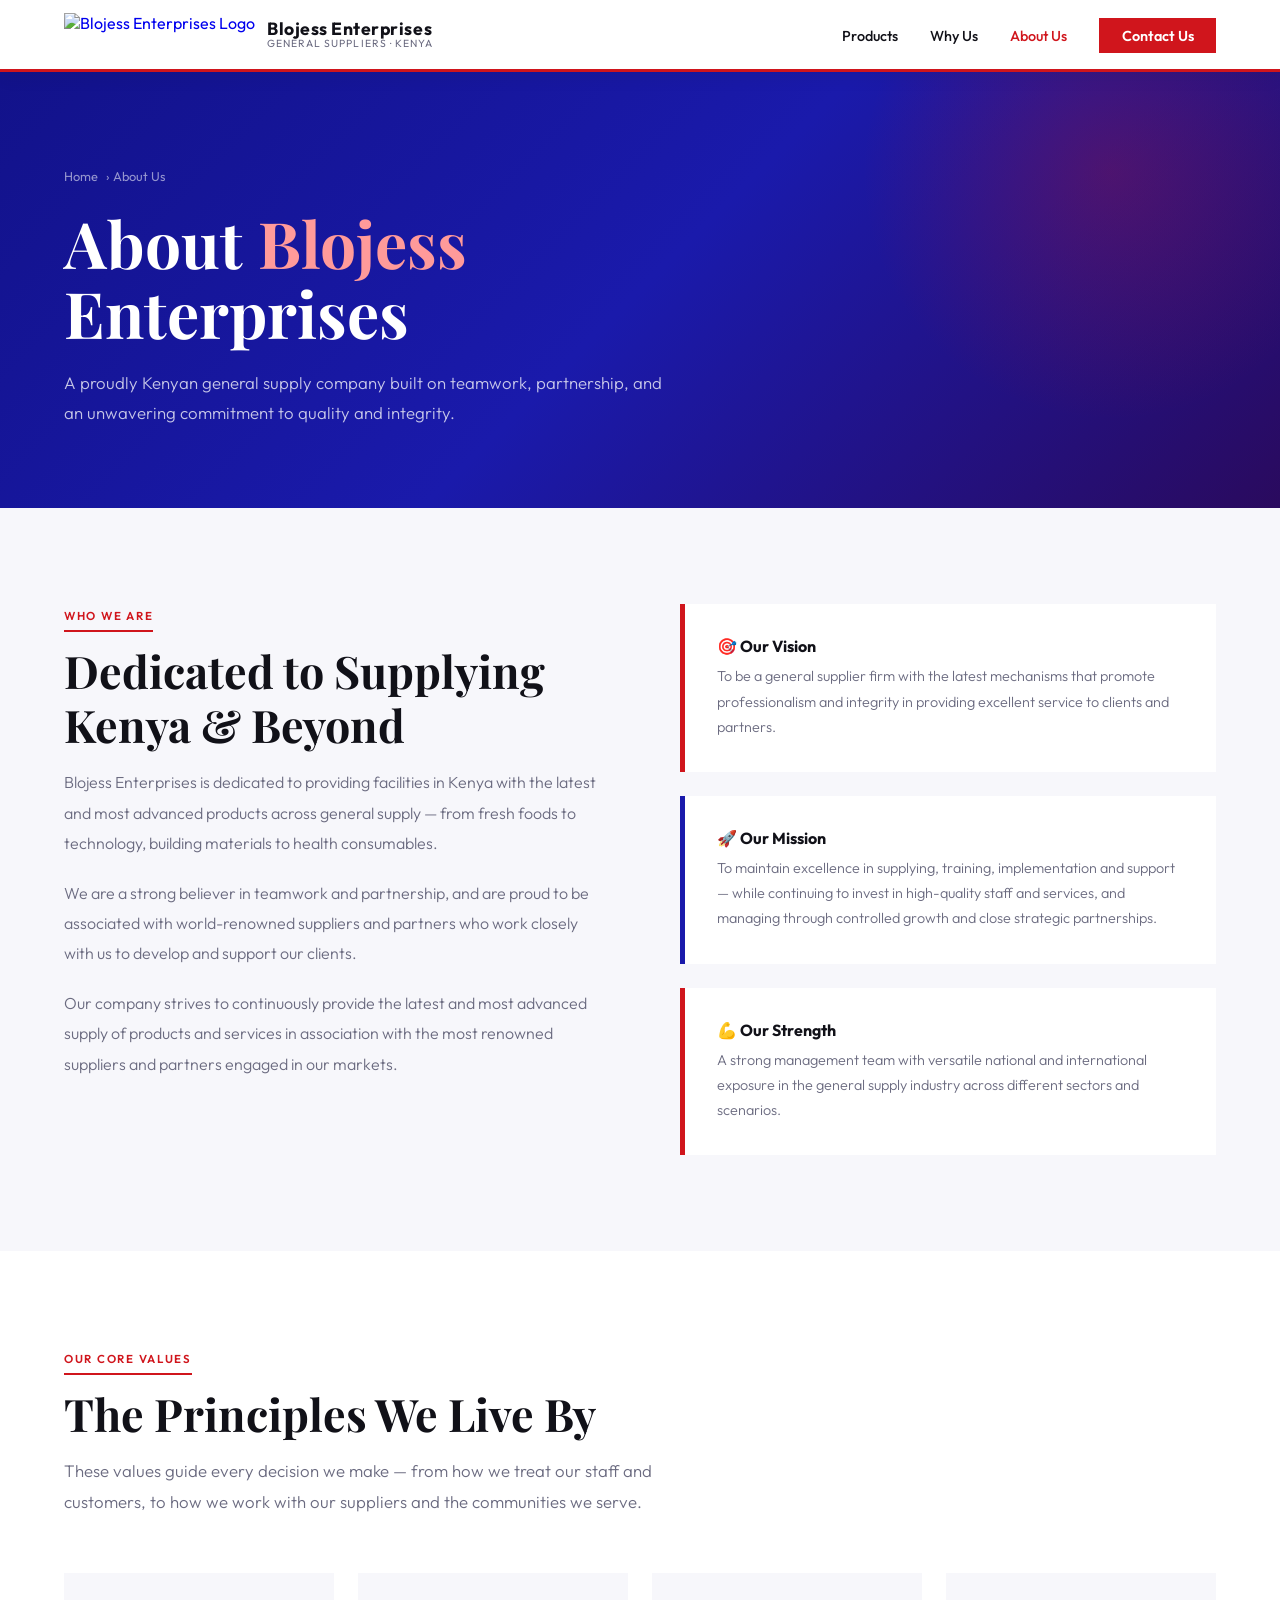
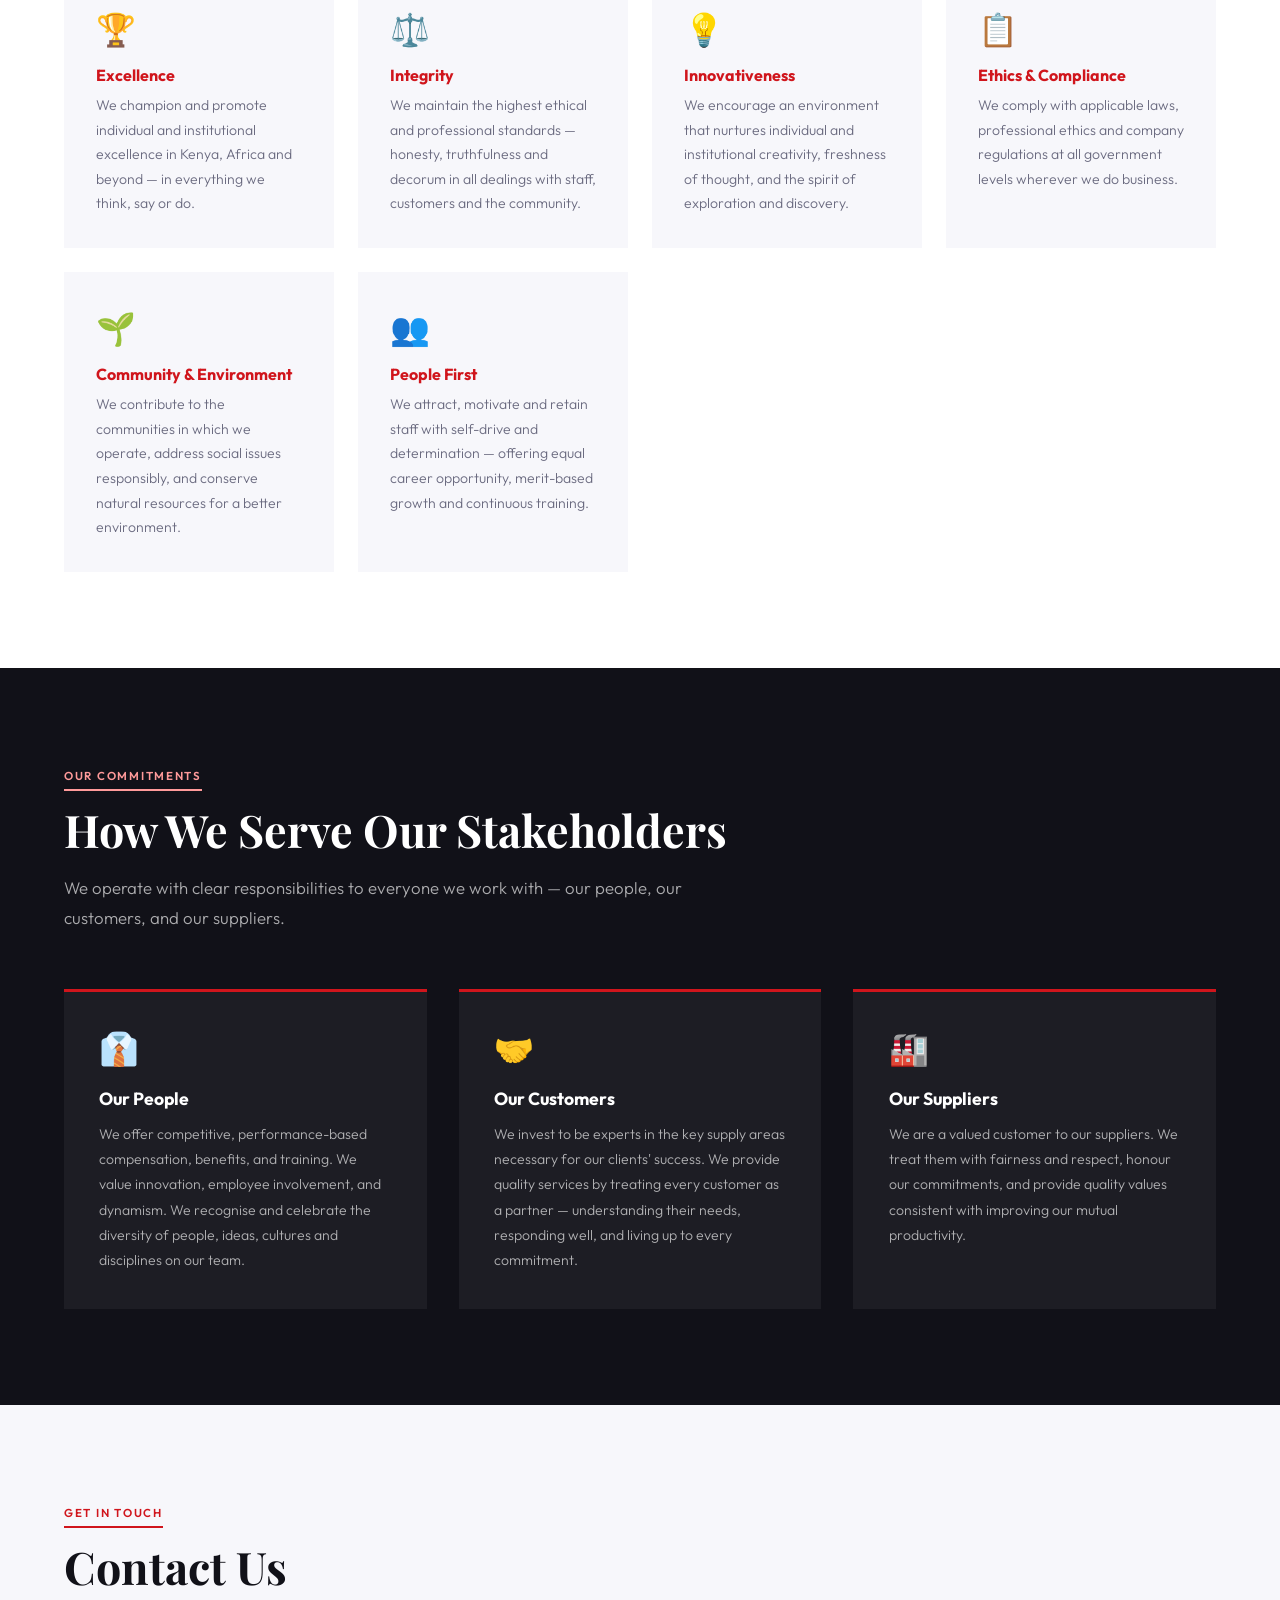
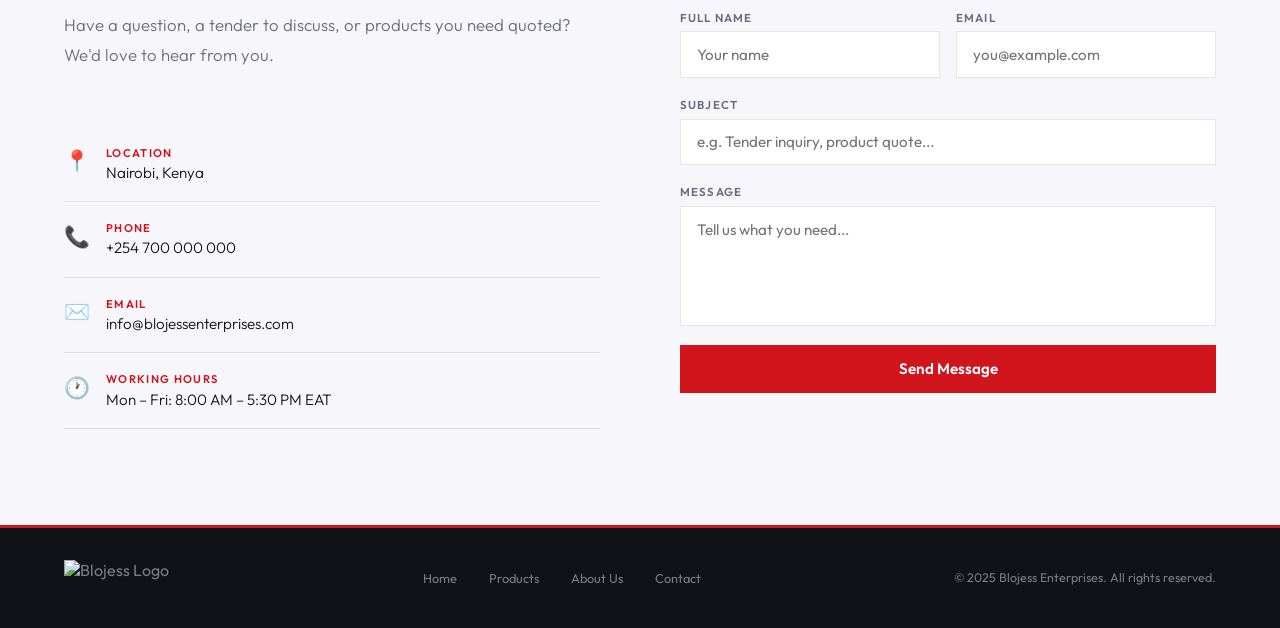
==== about.html @ 0ea7e053 "Initial blojess template" ====
<!DOCTYPE html>
<html lang="en">
<head>
<meta charset="UTF-8">
<meta name="viewport" content="width=device-width, initial-scale=1.0">
<title>About Us — Blojess Enterprises</title>
<link rel="preconnect" href="https://fonts.googleapis.com">
<link href="https://fonts.googleapis.com/css2?family=Outfit:wght@300;400;500;600;700&family=Playfair+Display:ital,wght@0,700;1,400&display=swap" rel="stylesheet">
<link rel="stylesheet" href="style.css">
</head>
<body>

<!-- NAV -->
<nav>
  <a href="index.html" class="nav-logo">
    <img src="blojess-logo.png" alt="Blojess Enterprises Logo">
    <div class="nav-logo-text">
      <span class="nav-logo-name">Blojess Enterprises</span>
      <span class="nav-logo-sub">General Suppliers · Kenya</span>
    </div>
  </a>
  <ul class="nav-links">
    <li><a href="index.html#products">Products</a></li>
    <li><a href="index.html#why">Why Us</a></li>
    <li><a href="about.html" class="active">About Us</a></li>
    <li><a href="#contact" class="nav-cta">Contact Us</a></li>
  </ul>
</nav>

<!-- PAGE HERO -->
<div class="page-hero">
  <div class="page-hero-content">
    <div class="breadcrumb">
      <a href="index.html">Home</a> › About Us
    </div>
    <h1>About <span>Blojess</span><br>Enterprises</h1>
    <p class="page-hero-desc">A proudly Kenyan general supply company built on teamwork, partnership, and an unwavering commitment to quality and integrity.</p>
  </div>
</div>

<!-- INTRO / VISION / MISSION -->
<section id="intro">
  <div class="intro-grid">
    <div class="intro-text">
      <div class="section-tag">Who We Are</div>
      <h2>Dedicated to Supplying Kenya &amp; Beyond</h2>
      <p>Blojess Enterprises is dedicated to providing facilities in Kenya with the latest and most advanced products across general supply — from fresh foods to technology, building materials to health consumables.</p>
      <p>We are a strong believer in teamwork and partnership, and are proud to be associated with world-renowned suppliers and partners who work closely with us to develop and support our clients.</p>
      <p>Our company strives to continuously provide the latest and most advanced supply of products and services in association with the most renowned suppliers and partners engaged in our markets.</p>
    </div>
    <div class="intro-aside">
      <div class="aside-card">
        <div class="aside-title">🎯 Our Vision</div>
        <div class="aside-text">To be a general supplier firm with the latest mechanisms that promote professionalism and integrity in providing excellent service to clients and partners.</div>
      </div>
      <div class="aside-card blue">
        <div class="aside-title">🚀 Our Mission</div>
        <div class="aside-text">To maintain excellence in supplying, training, implementation and support — while continuing to invest in high-quality staff and services, and managing through controlled growth and close strategic partnerships.</div>
      </div>
      <div class="aside-card">
        <div class="aside-title">💪 Our Strength</div>
        <div class="aside-text">A strong management team with versatile national and international exposure in the general supply industry across different sectors and scenarios.</div>
      </div>
    </div>
  </div>
</section>

<!-- VALUES -->
<section id="values">
  <div class="section-tag">Our Core Values</div>
  <h2>The Principles We Live By</h2>
  <p class="section-intro">These values guide every decision we make — from how we treat our staff and customers, to how we work with our suppliers and the communities we serve.</p>
  <div class="values-grid">
    <div class="value-card">
      <div class="value-icon">🏆</div>
      <div class="value-title">Excellence</div>
      <div class="value-desc">We champion and promote individual and institutional excellence in Kenya, Africa and beyond — in everything we think, say or do.</div>
    </div>
    <div class="value-card">
      <div class="value-icon">⚖️</div>
      <div class="value-title">Integrity</div>
      <div class="value-desc">We maintain the highest ethical and professional standards — honesty, truthfulness and decorum in all dealings with staff, customers and the community.</div>
    </div>
    <div class="value-card">
      <div class="value-icon">💡</div>
      <div class="value-title">Innovativeness</div>
      <div class="value-desc">We encourage an environment that nurtures individual and institutional creativity, freshness of thought, and the spirit of exploration and discovery.</div>
    </div>
    <div class="value-card">
      <div class="value-icon">📋</div>
      <div class="value-title">Ethics &amp; Compliance</div>
      <div class="value-desc">We comply with applicable laws, professional ethics and company regulations at all government levels wherever we do business.</div>
    </div>
    <div class="value-card">
      <div class="value-icon">🌱</div>
      <div class="value-title">Community &amp; Environment</div>
      <div class="value-desc">We contribute to the communities in which we operate, address social issues responsibly, and conserve natural resources for a better environment.</div>
    </div>
    <div class="value-card">
      <div class="value-icon">👥</div>
      <div class="value-title">People First</div>
      <div class="value-desc">We attract, motivate and retain staff with self-drive and determination — offering equal career opportunity, merit-based growth and continuous training.</div>
    </div>
  </div>
</section>

<!-- STAKEHOLDERS -->
<section id="stakeholders">
  <div class="section-tag">Our Commitments</div>
  <h2>How We Serve Our Stakeholders</h2>
  <p class="section-intro" style="color:rgba(255,255,255,0.65)">We operate with clear responsibilities to everyone we work with — our people, our customers, and our suppliers.</p>
  <div class="stakeholder-grid">
    <div class="stakeholder-card">
      <div class="sk-icon">👔</div>
      <div class="sk-title">Our People</div>
      <div class="sk-text">We offer competitive, performance-based compensation, benefits, and training. We value innovation, employee involvement, and dynamism. We recognise and celebrate the diversity of people, ideas, cultures and disciplines on our team.</div>
    </div>
    <div class="stakeholder-card">
      <div class="sk-icon">🤝</div>
      <div class="sk-title">Our Customers</div>
      <div class="sk-text">We invest to be experts in the key supply areas necessary for our clients' success. We provide quality services by treating every customer as a partner — understanding their needs, responding well, and living up to every commitment.</div>
    </div>
    <div class="stakeholder-card">
      <div class="sk-icon">🏭</div>
      <div class="sk-title">Our Suppliers</div>
      <div class="sk-text">We are a valued customer to our suppliers. We treat them with fairness and respect, honour our commitments, and provide quality values consistent with improving our mutual productivity.</div>
    </div>
  </div>
</section>

<!-- CONTACT -->
<section id="contact" class="light">
  <div class="section-tag">Get In Touch</div>
  <h2>Contact Us</h2>
  <div class="contact-grid">
    <div>
      <p class="section-intro">Have a question, a tender to discuss, or products you need quoted? We'd love to hear from you.</p>
      <div class="contact-item">
        <span class="contact-icon">📍</span>
        <div>
          <div class="contact-key">Location</div>
          <div class="contact-val">Nairobi, Kenya</div>
        </div>
      </div>
      <div class="contact-item">
        <span class="contact-icon">📞</span>
        <div>
          <div class="contact-key">Phone</div>
          <div class="contact-val">+254 700 000 000</div>
        </div>
      </div>
      <div class="contact-item">
        <span class="contact-icon">✉️</span>
        <div>
          <div class="contact-key">Email</div>
          <div class="contact-val">info@blojessenterprises.com</div>
        </div>
      </div>
      <div class="contact-item">
        <span class="contact-icon">🕐</span>
        <div>
          <div class="contact-key">Working Hours</div>
          <div class="contact-val">Mon – Fri: 8:00 AM – 5:30 PM EAT</div>
        </div>
      </div>
    </div>
    <form class="contact-form" onsubmit="return false;">
      <div class="form-row">
        <div class="form-group">
          <label class="form-label">Full Name</label>
          <input class="form-input" type="text" placeholder="Your name">
        </div>
        <div class="form-group">
          <label class="form-label">Email</label>
          <input class="form-input" type="email" placeholder="you@example.com">
        </div>
      </div>
      <div class="form-group">
        <label class="form-label">Subject</label>
        <input class="form-input" type="text" placeholder="e.g. Tender inquiry, product quote...">
      </div>
      <div class="form-group">
        <label class="form-label">Message</label>
        <textarea class="form-textarea" placeholder="Tell us what you need..."></textarea>
      </div>
      <button type="submit" class="btn-red" style="border:none;cursor:pointer;font-family:'Outfit',sans-serif;font-size:0.95rem;">Send Message</button>
    </form>
  </div>
</section>

<!-- FOOTER -->
<footer>
  <img src="blojess-logo.png" alt="Blojess Logo">
  <div class="footer-links">
    <a href="index.html">Home</a>
    <a href="index.html#products">Products</a>
    <a href="about.html">About Us</a>
    <a href="#contact">Contact</a>
  </div>
  <p class="footer-copy">© 2025 Blojess Enterprises. All rights reserved.</p>
</footer>

</body>
</html>
---- style.css ----
/* ============================================================
   Blojess Enterprises — Global Stylesheet
   Shared by index.html and about.html
   ============================================================ */

/* ── GOOGLE FONTS imported via HTML <link> in each page ── */

/* ── CSS CUSTOM PROPERTIES ── */
:root {
  --red: #d0151c;
  --red-dark: #a50f15;
  --blue: #1a1aab;
  --blue-dark: #12128a;
  --ink: #111118;
  --white: #ffffff;
  --off: #f7f7fb;
  --grey: #6b6b80;
  --border: rgba(17,17,24,0.1);
}

/* ── RESET ── */
*, *::before, *::after { box-sizing: border-box; margin: 0; padding: 0; }
html { scroll-behavior: smooth; }
body { font-family: 'Outfit', sans-serif; color: var(--ink); background: var(--white); overflow-x: hidden; }

/* ── NAV ── */
nav {
  position: fixed; top: 0; left: 0; right: 0; z-index: 100;
  display: flex; align-items: center; justify-content: space-between;
  padding: 0 5vw; height: 72px;
  background: var(--white);
  border-bottom: 3px solid var(--red);
  box-shadow: 0 2px 20px rgba(0,0,0,0.08);
}
.nav-logo { display: flex; align-items: center; gap: 0.75rem; text-decoration: none; }
.nav-logo img { height: 44px; width: auto; }
.nav-logo-text { display: flex; flex-direction: column; line-height: 1.1; }
.nav-logo-name { font-size: 1.1rem; font-weight: 700; color: var(--ink); letter-spacing: 0.03em; }
.nav-logo-sub { font-size: 0.65rem; font-weight: 400; color: var(--grey); letter-spacing: 0.1em; text-transform: uppercase; }
.nav-links { display: flex; align-items: center; gap: 2rem; list-style: none; }
.nav-links a { font-size: 0.9rem; font-weight: 500; color: var(--ink); text-decoration: none; transition: color 0.2s; }
.nav-links a:hover,
.nav-links a.active { color: var(--red); }
.nav-cta {
  background: var(--red); color: var(--white) !important;
  padding: 0.55rem 1.4rem; font-weight: 600 !important;
  transition: background 0.2s !important;
}
.nav-cta:hover { background: var(--red-dark) !important; color: var(--white) !important; }

/* ── SECTION COMMONS ── */
section { padding: 6rem 5vw; }

.section-tag {
  display: inline-block;
  font-size: 0.72rem; font-weight: 600; letter-spacing: 0.15em; text-transform: uppercase;
  color: var(--red); margin-bottom: 0.75rem;
  padding-bottom: 0.4rem; border-bottom: 2px solid var(--red);
}

h2 {
  font-family: 'Playfair Display', serif;
  font-size: clamp(1.8rem, 3.5vw, 2.8rem);
  font-weight: 700; line-height: 1.2; margin-bottom: 1rem;
}

.section-intro {
  font-size: 1.05rem; font-weight: 300; line-height: 1.8; color: var(--grey);
  max-width: 60ch; margin-bottom: 3.5rem;
}

/* ── BUTTONS ── */
.btn-red {
  background: var(--red); color: var(--white);
  padding: 0.9rem 2.2rem; font-weight: 600; font-size: 0.95rem;
  text-decoration: none; border: 2px solid var(--red); display: inline-block;
  transition: background 0.2s, border-color 0.2s;
}
.btn-red:hover { background: var(--red-dark); border-color: var(--red-dark); }

.btn-outline {
  background: transparent; color: var(--white);
  padding: 0.9rem 2.2rem; font-weight: 600; font-size: 0.95rem;
  text-decoration: none; border: 2px solid rgba(255,255,255,0.35);
  transition: border-color 0.2s, background 0.2s;
}
.btn-outline:hover { border-color: var(--white); background: rgba(255,255,255,0.08); }

/* ── CONTACT (shared across both pages) ── */
.contact-grid { display: grid; grid-template-columns: 1fr 1fr; gap: 5rem; align-items: start; }
.contact-item { display: flex; gap: 1rem; align-items: flex-start; padding: 1.2rem 0; border-bottom: 1px solid var(--border); }
.contact-icon { font-size: 1.3rem; margin-top: 0.1rem; }
.contact-key { font-size: 0.7rem; font-weight: 600; letter-spacing: 0.12em; text-transform: uppercase; color: var(--red); margin-bottom: 0.2rem; }
.contact-val { font-size: 0.95rem; font-weight: 300; }
.contact-form { display: flex; flex-direction: column; gap: 1.2rem; }
.form-row { display: grid; grid-template-columns: 1fr 1fr; gap: 1rem; }
.form-group { display: flex; flex-direction: column; gap: 0.4rem; }
.form-label { font-size: 0.72rem; font-weight: 600; letter-spacing: 0.1em; text-transform: uppercase; }
.form-input, .form-textarea {
  padding: 0.8rem 1rem;
  font-family: 'Outfit', sans-serif; font-size: 0.95rem;
  outline: none; transition: border-color 0.2s;
}
.form-input:focus, .form-textarea:focus { border-color: var(--red); }
.form-textarea { resize: none; min-height: 120px; }

/* ── FOOTER ── */
footer {
  background: var(--ink); color: rgba(255,255,255,0.45);
  padding: 2rem 5vw;
  display: flex; align-items: center; justify-content: space-between;
  flex-wrap: wrap; gap: 1rem;
  border-top: 3px solid var(--red);
}
footer img { height: 36px; }
.footer-links { display: flex; gap: 2rem; }
.footer-links a { font-size: 0.8rem; color: rgba(255,255,255,0.45); text-decoration: none; transition: color 0.2s; }
.footer-links a:hover { color: var(--red); }
.footer-copy { font-size: 0.78rem; }


/* ============================================================
   INDEX.HTML — HOME PAGE STYLES
   ============================================================ */

/* ── HERO ── */
#hero {
  margin-top: 72px;
  min-height: calc(100vh - 72px);
  display: flex; align-items: center;
  background: linear-gradient(135deg, var(--ink) 0%, #1c1c2e 60%, #2a0a0c 100%);
  position: relative; overflow: hidden;
  padding: 5rem 5vw;
}
.hero-bg-circles { position: absolute; inset: 0; pointer-events: none; }
.hero-bg-circles::before {
  content: ''; position: absolute;
  width: 600px; height: 600px; border-radius: 50%;
  background: radial-gradient(circle, rgba(208,21,28,0.25) 0%, transparent 70%);
  top: -150px; right: -100px;
}
.hero-bg-circles::after {
  content: ''; position: absolute;
  width: 400px; height: 400px; border-radius: 50%;
  background: radial-gradient(circle, rgba(26,26,171,0.3) 0%, transparent 70%);
  bottom: -100px; left: 10%;
}
.hero-content { position: relative; z-index: 1; max-width: 700px; }
.hero-badge {
  display: inline-flex; align-items: center; gap: 0.5rem;
  background: rgba(208,21,28,0.15); border: 1px solid rgba(208,21,28,0.4);
  color: #ff6b6b; padding: 0.4rem 1rem;
  font-size: 0.75rem; font-weight: 600; letter-spacing: 0.12em;
  text-transform: uppercase; margin-bottom: 2rem;
}
.hero-badge span { width: 6px; height: 6px; border-radius: 50%; background: var(--red); display: block; }
h1 {
  font-family: 'Playfair Display', serif;
  font-size: clamp(2.8rem, 6vw, 5rem);
  font-weight: 700; line-height: 1.1; color: var(--white);
  margin-bottom: 1.5rem;
}
h1 span { color: var(--red); }
.hero-sub {
  font-size: 1.1rem; font-weight: 300; line-height: 1.8;
  color: rgba(255,255,255,0.7); max-width: 55ch; margin-bottom: 3rem;
}
.hero-btns { display: flex; gap: 1rem; flex-wrap: wrap; }
.hero-stats {
  position: absolute; bottom: 3rem; right: 5vw;
  display: flex; gap: 3rem; z-index: 1;
}
.stat { text-align: center; }
.stat-n { font-size: 2.5rem; font-weight: 700; color: var(--white); line-height: 1; }
.stat-n span { color: var(--red); }
.stat-l { font-size: 0.72rem; font-weight: 400; color: rgba(255,255,255,0.5); letter-spacing: 0.1em; text-transform: uppercase; margin-top: 0.3rem; }

/* ── PRODUCTS / DIVISIONS ── */
#products { background: var(--off); }

.division {
  background: var(--white);
  margin-bottom: 3rem;
  border-radius: 2px;
  overflow: hidden;
  box-shadow: 0 2px 16px rgba(0,0,0,0.06);
}
.division:last-child { margin-bottom: 0; }

.division-header {
  display: flex; align-items: center; gap: 1.2rem;
  padding: 1.6rem 2rem;
  border-left: 5px solid var(--red);
  background: var(--white);
}
.division.blue .division-header { border-left-color: var(--blue); }
.division-icon { font-size: 2rem; line-height: 1; }
.division-meta { flex: 1; }
.division-title { font-size: 1.2rem; font-weight: 700; margin-bottom: 0.25rem; }
.division-desc { font-size: 0.88rem; font-weight: 300; color: var(--grey); line-height: 1.6; }
.division-badge {
  font-size: 0.68rem; font-weight: 600; letter-spacing: 0.1em;
  text-transform: uppercase; padding: 0.3rem 0.8rem;
  background: rgba(208,21,28,0.08); color: var(--red);
  white-space: nowrap;
}
.division.blue .division-badge { background: rgba(26,26,171,0.08); color: var(--blue); }

/* Image gallery grids */
.division-gallery {
  display: grid;
  gap: 3px;
  padding: 3px;
  background: var(--off);
}
.division-gallery.cols-4 {
  grid-template-columns: 1.6fr 1fr 1fr;
  grid-template-rows: 160px 160px;
}
.division-gallery.cols-4 .img-slot:first-child { grid-row: 1 / 3; }
.division-gallery.cols-3 {
  grid-template-columns: repeat(3, 1fr);
  grid-template-rows: 220px;
}
.division-gallery.cols-2 {
  grid-template-columns: repeat(2, 1fr);
  grid-template-rows: 220px;
}

/* Image slots */
.img-slot {
  position: relative;
  overflow: hidden;
  background: #e8e8f0;
  cursor: pointer;
}
.img-slot img {
  width: 100%; height: 100%;
  object-fit: cover; display: block;
  transition: transform 0.4s ease, opacity 0.3s;
}
.img-slot .placeholder {
  position: absolute; inset: 0;
  display: flex; flex-direction: column;
  align-items: center; justify-content: center;
  gap: 0.6rem;
  background: linear-gradient(135deg, #ececf4 0%, #dddde8 100%);
  transition: background 0.2s;
}
.img-slot:hover .placeholder { background: linear-gradient(135deg, #e0e0ee 0%, #d0d0e0 100%); }
.placeholder-icon { font-size: 2rem; opacity: 0.4; }
.placeholder-label {
  font-size: 0.7rem; font-weight: 600; letter-spacing: 0.1em;
  text-transform: uppercase; color: var(--grey); opacity: 0.7;
  text-align: center; padding: 0 0.5rem;
}
.placeholder-hint {
  font-size: 0.65rem; color: var(--grey); opacity: 0.5;
  text-align: center; padding: 0 0.5rem;
}
.division .img-slot .placeholder::before {
  content: ''; position: absolute; top: 0; left: 0; right: 0;
  height: 3px; background: var(--red); opacity: 0.3;
}
.division.blue .img-slot .placeholder::before { background: var(--blue); }
.slot-num {
  position: absolute; top: 0.5rem; left: 0.5rem;
  background: rgba(0,0,0,0.35); color: rgba(255,255,255,0.8);
  font-size: 0.6rem; font-weight: 700; letter-spacing: 0.08em;
  padding: 0.2rem 0.45rem; z-index: 2;
}
.img-slot::after {
  content: ''; position: absolute; inset: 0;
  background: rgba(0,0,0,0); transition: background 0.3s;
  pointer-events: none;
}
.img-slot:hover::after { background: rgba(0,0,0,0.15); }

/* ── STRATEGY BAND ── */
#strategy {
  background: var(--blue);
  color: var(--white); padding: 5rem 5vw;
}
.strategy-inner { display: grid; grid-template-columns: 1fr 1fr; gap: 5rem; align-items: center; }
#strategy h2 { color: var(--white); }
#strategy .section-tag { color: #7b7bff; border-color: #7b7bff; }
.strategy-text { font-size: 1rem; font-weight: 300; line-height: 1.9; color: rgba(255,255,255,0.8); margin-bottom: 1.5rem; }
.strategy-stats { display: grid; grid-template-columns: 1fr 1fr; gap: 1.5rem; }
.s-stat {
  background: rgba(255,255,255,0.08);
  padding: 1.5rem; border-left: 4px solid var(--red);
}
.s-num { font-size: 2.2rem; font-weight: 700; color: var(--white); }
.s-label { font-size: 0.8rem; font-weight: 400; color: rgba(255,255,255,0.6); margin-top: 0.3rem; }

/* ── WHY US ── */
#why .why-grid {
  display: grid; grid-template-columns: repeat(auto-fill, minmax(240px, 1fr));
  gap: 2rem; margin-top: 1rem;
}
.why-card { padding: 2rem; border: 1px solid var(--border); position: relative; }
.why-card::before {
  content: ''; position: absolute; top: 0; left: 0;
  width: 4px; height: 0; background: var(--red);
  transition: height 0.3s;
}
.why-card:hover::before { height: 100%; }
.why-icon { font-size: 2rem; margin-bottom: 1rem; }
.why-title { font-size: 1rem; font-weight: 700; margin-bottom: 0.5rem; }
.why-desc { font-size: 0.88rem; font-weight: 300; line-height: 1.75; color: var(--grey); }

/* ── HOME CONTACT (dark background variant) ── */
#contact.dark { background: var(--ink); color: var(--white); }
#contact.dark h2 { color: var(--white); }
#contact.dark .section-tag { color: #ff6b6b; border-color: #ff6b6b; }
#contact.dark .contact-intro { font-size: 1rem; font-weight: 300; line-height: 1.85; color: rgba(255,255,255,0.65); margin-bottom: 2.5rem; }
#contact.dark .contact-item { border-bottom-color: rgba(255,255,255,0.1); }
#contact.dark .contact-val { color: rgba(255,255,255,0.85); }
#contact.dark .form-label { color: rgba(255,255,255,0.5); }
#contact.dark .form-input,
#contact.dark .form-textarea {
  background: rgba(255,255,255,0.07);
  border: 1px solid rgba(255,255,255,0.15);
  color: var(--white);
}
#contact.dark .form-input::placeholder,
#contact.dark .form-textarea::placeholder { color: rgba(255,255,255,0.3); }


/* ============================================================
   ABOUT.HTML — ABOUT PAGE STYLES
   ============================================================ */

/* ── PAGE HERO ── */
.page-hero {
  margin-top: 72px;
  background: linear-gradient(135deg, var(--blue-dark) 0%, var(--blue) 50%, #2a0a5e 100%);
  padding: 6rem 5vw 5rem;
  position: relative; overflow: hidden;
}
.page-hero::after {
  content: ''; position: absolute;
  width: 500px; height: 500px; border-radius: 50%;
  background: radial-gradient(circle, rgba(208,21,28,0.25) 0%, transparent 70%);
  top: -150px; right: -80px;
}
.page-hero-content { position: relative; z-index: 1; }
.breadcrumb {
  font-size: 0.8rem; color: rgba(255,255,255,0.55);
  margin-bottom: 1.5rem; display: flex; gap: 0.5rem; align-items: center;
}
.breadcrumb a { color: rgba(255,255,255,0.55); text-decoration: none; }
.breadcrumb a:hover { color: var(--white); }
.page-hero h1 {
  font-family: 'Playfair Display', serif;
  font-size: clamp(2.5rem, 5vw, 4rem);
  font-weight: 700; color: var(--white); line-height: 1.1; margin-bottom: 1.2rem;
}
.page-hero h1 span { color: #ff9a9a; }
.page-hero-desc {
  font-size: 1.05rem; font-weight: 300; line-height: 1.8;
  color: rgba(255,255,255,0.75); max-width: 55ch;
}

/* ── INTRO / VISION / MISSION ── */
#intro { background: var(--off); }
.intro-grid { display: grid; grid-template-columns: 1fr 1fr; gap: 5rem; align-items: start; }
.intro-text p { font-size: 1rem; font-weight: 300; line-height: 1.9; color: var(--grey); margin-bottom: 1.2rem; }
.intro-aside { display: flex; flex-direction: column; gap: 1.5rem; }
.aside-card { padding: 2rem; background: var(--white); border-left: 5px solid var(--red); }
.aside-card.blue { border-left-color: var(--blue); }
.aside-title { font-size: 1rem; font-weight: 700; margin-bottom: 0.5rem; }
.aside-text { font-size: 0.9rem; font-weight: 300; line-height: 1.75; color: var(--grey); }

/* ── VALUES ── */
.values-grid { display: grid; grid-template-columns: repeat(auto-fill, minmax(260px, 1fr)); gap: 1.5rem; }
.value-card {
  background: var(--off); padding: 2rem;
  border-top: 4px solid transparent;
  transition: border-color 0.25s, transform 0.25s;
}
.value-card:hover { border-color: var(--red); transform: translateY(-3px); }
.value-icon { font-size: 2rem; margin-bottom: 1rem; }
.value-title { font-size: 1rem; font-weight: 700; color: var(--red); margin-bottom: 0.5rem; }
.value-desc { font-size: 0.88rem; font-weight: 300; line-height: 1.75; color: var(--grey); }

/* ── STAKEHOLDERS ── */
#stakeholders { background: var(--ink); color: var(--white); }
#stakeholders h2 { color: var(--white); }
#stakeholders .section-tag { color: #ff9a9a; border-color: #ff9a9a; }
.stakeholder-grid { display: grid; grid-template-columns: repeat(3, 1fr); gap: 2rem; }
.stakeholder-card {
  background: rgba(255,255,255,0.05);
  padding: 2.2rem;
  border-top: 3px solid var(--red);
  transition: background 0.2s;
}
.stakeholder-card:hover { background: rgba(255,255,255,0.09); }
.sk-icon { font-size: 2rem; margin-bottom: 1.2rem; }
.sk-title { font-size: 1.1rem; font-weight: 700; color: var(--white); margin-bottom: 0.75rem; }
.sk-text { font-size: 0.88rem; font-weight: 300; line-height: 1.8; color: rgba(255,255,255,0.65); }

/* ── ABOUT CONTACT (light background variant) ── */
#contact.light { background: var(--off); }
#contact.light .contact-val { color: var(--ink); }
#contact.light .form-label { color: var(--grey); }
#contact.light .form-input,
#contact.light .form-textarea {
  background: var(--white);
  border: 1px solid var(--border);
  color: var(--ink);
}


/* ============================================================
   RESPONSIVE
   ============================================================ */
@media (max-width: 768px) {
  nav { padding: 0 1.2rem; }
  .nav-links { display: none; }
  section { padding: 4rem 1.2rem; }

  /* Home hero */
  #hero { padding: 3rem 1.2rem; }
  .hero-stats { position: static; margin-top: 3rem; justify-content: flex-start; }

  /* Strategy + contact grids */
  .strategy-inner,
  .contact-grid { grid-template-columns: 1fr; gap: 3rem; }
  .form-row { grid-template-columns: 1fr; }

  /* Product galleries */
  .division-header { flex-wrap: wrap; gap: 0.8rem; }
  .division-badge { order: -1; }
  .division-gallery.cols-4 {
    grid-template-columns: 1fr 1fr;
    grid-template-rows: 140px 140px;
  }
  .division-gallery.cols-4 .img-slot:first-child { grid-row: auto; }
  .division-gallery.cols-3 {
    grid-template-columns: 1fr 1fr;
    grid-template-rows: 140px;
  }
  .division-gallery.cols-2 { grid-template-rows: 140px; }
  .placeholder-hint { display: none; }

  /* About page */
  .intro-grid { grid-template-columns: 1fr; gap: 3rem; }
  .stakeholder-grid { grid-template-columns: 1fr; }
  .page-hero { padding: 4rem 1.2rem 3rem; }
}
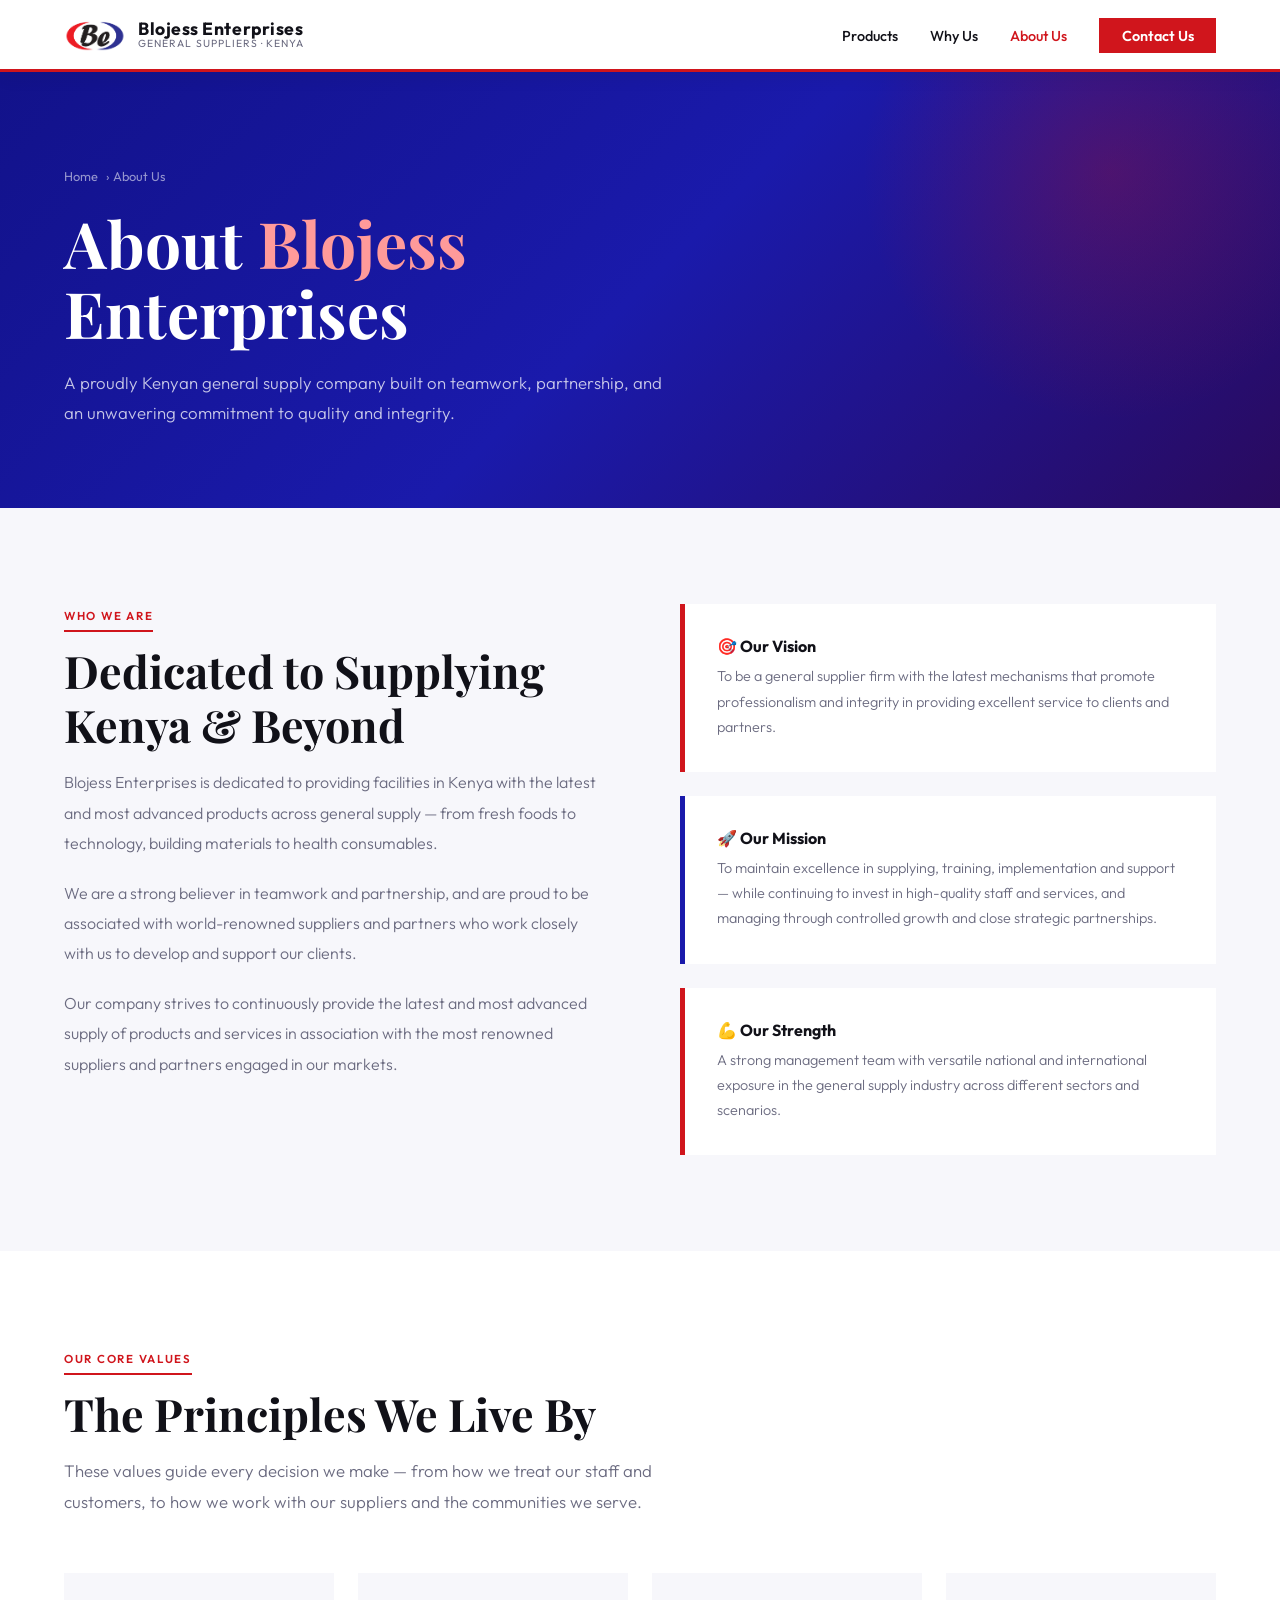
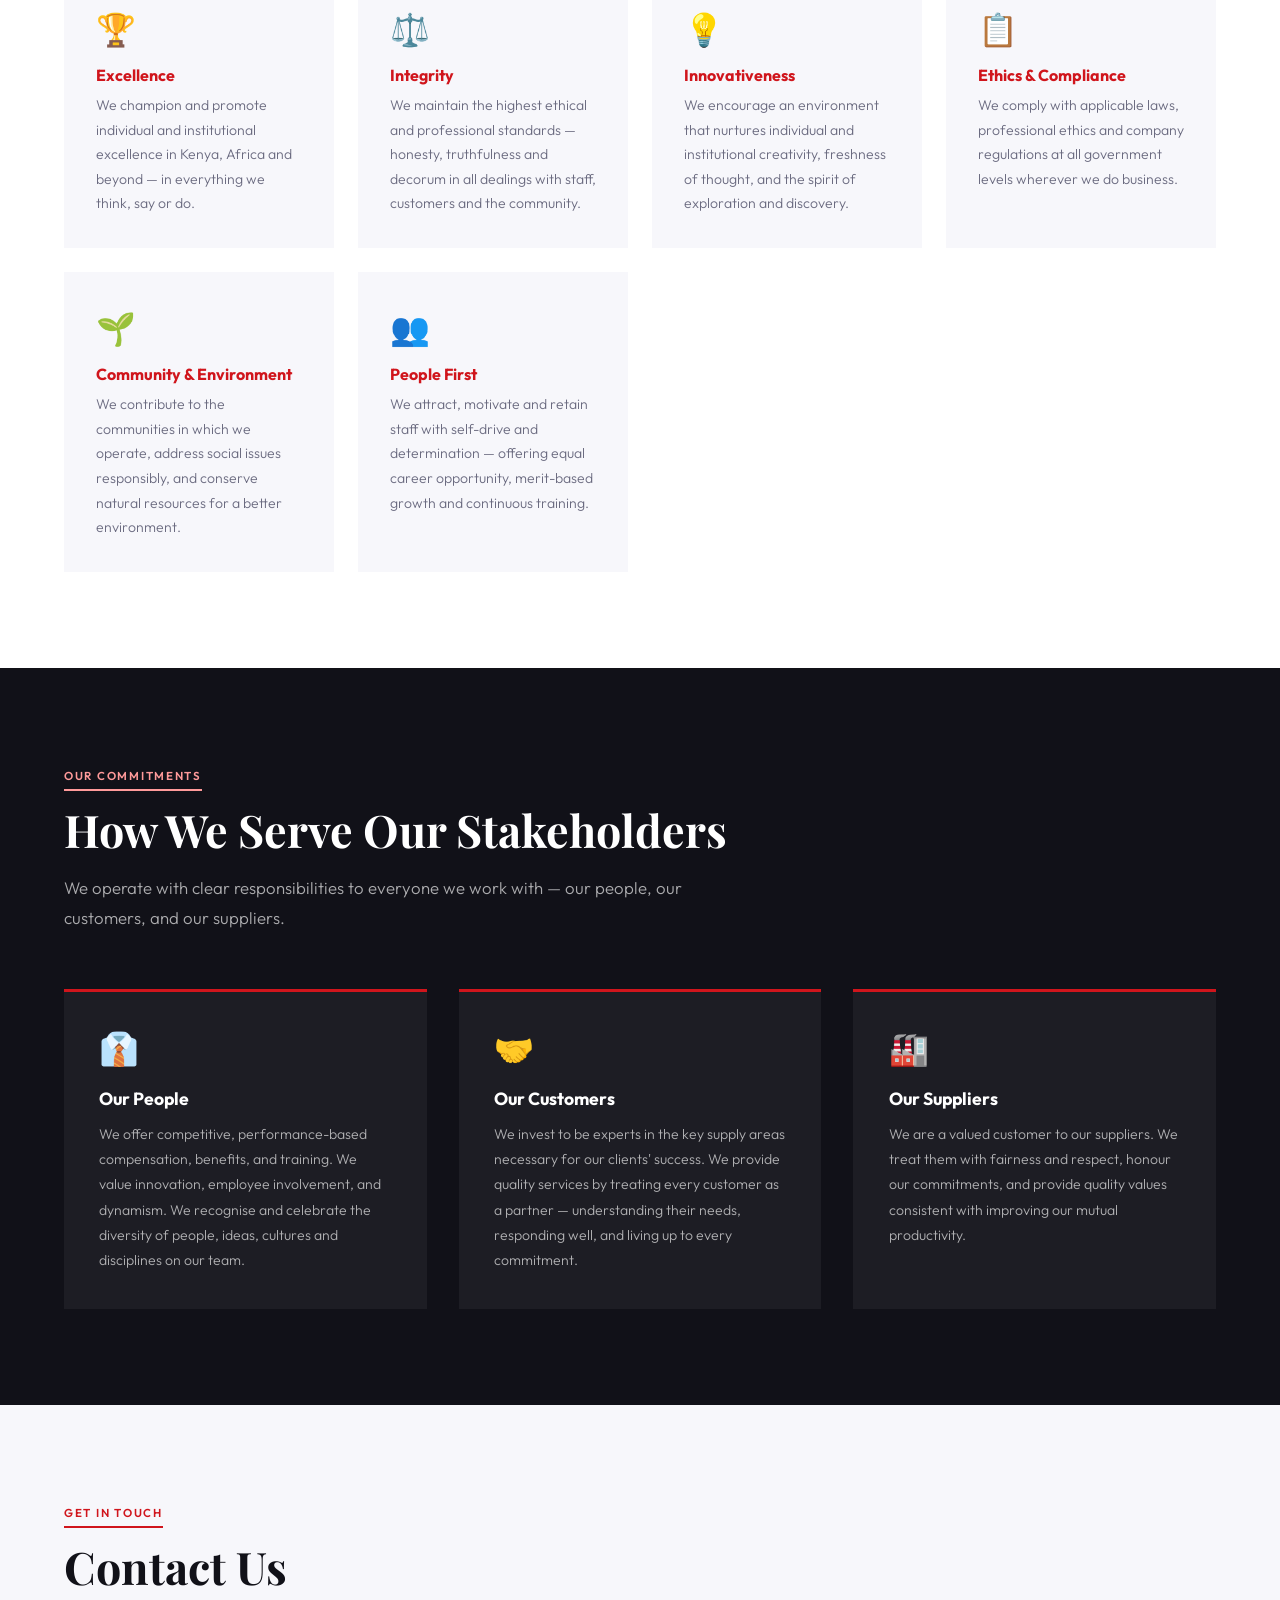
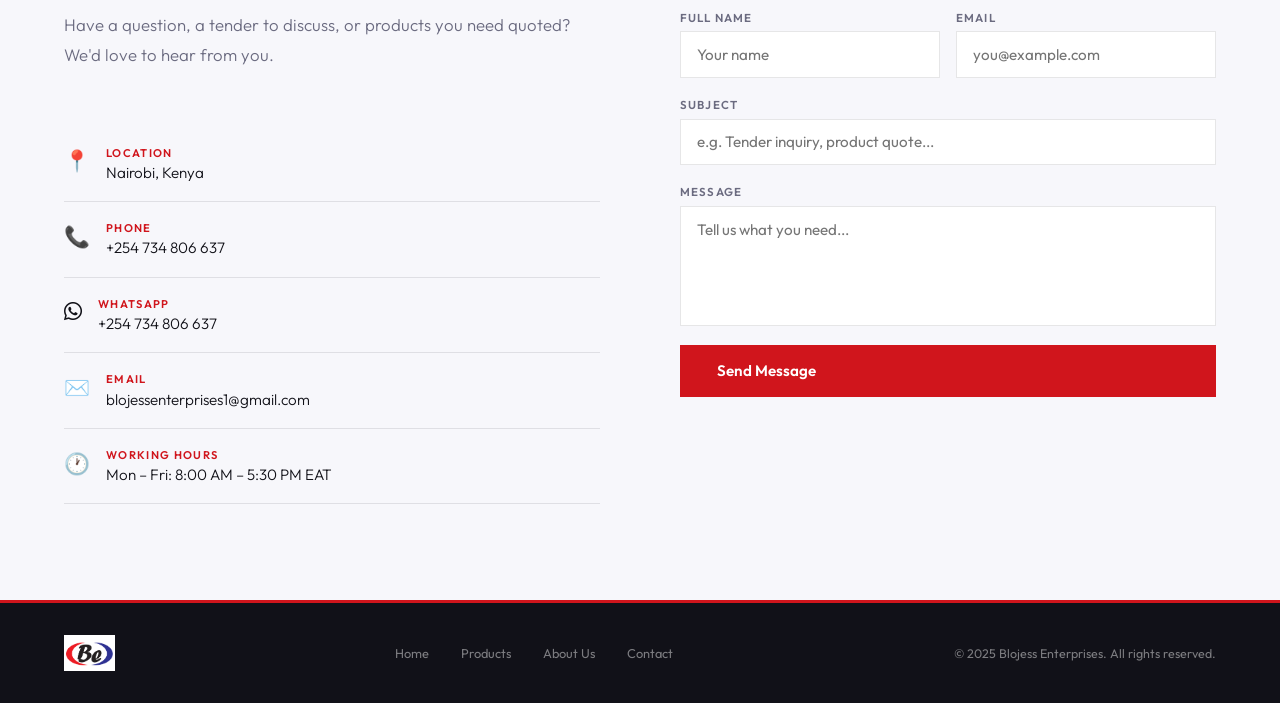
==== commit 5cabb0d4: "Draft 2" ====
--- a/about.html
+++ b/about.html
@@ -7,13 +7,23 @@
 <link rel="preconnect" href="https://fonts.googleapis.com">
 <link href="https://fonts.googleapis.com/css2?family=Outfit:wght@300;400;500;600;700&family=Playfair+Display:ital,wght@0,700;1,400&display=swap" rel="stylesheet">
 <link rel="stylesheet" href="style.css">
+<link rel="stylesheet" href="https://cdnjs.cloudflare.com/ajax/libs/font-awesome/6.5.0/css/all.min.css">
+
 </head>
 <body>
+  <!-- LOADER -->
+<div id="loader">
+  <div class="loader-inner">
+    <img src="blojess-logo.png" alt="Blojess Enterprises">
+    <div class="loader-bar"><div class="loader-fill"></div></div>
+    <p class="loader-text">Loading...</p>
+  </div>
+</div>
 
 <!-- NAV -->
 <nav>
   <a href="index.html" class="nav-logo">
-    <img src="blojess-logo.png" alt="Blojess Enterprises Logo">
+    <img src="images/blojess-logo.png" alt="Blojess Enterprises Logo">
     <div class="nav-logo-text">
       <span class="nav-logo-name">Blojess Enterprises</span>
       <span class="nav-logo-sub">General Suppliers · Kenya</span>
@@ -146,14 +156,21 @@
         <span class="contact-icon">📞</span>
         <div>
           <div class="contact-key">Phone</div>
-          <div class="contact-val">+254 700 000 000</div>
+          <div class="contact-val">+254 734 806 637</div>
+        </div>
+      </div>
+      <div class="contact-item">
+        <span class="contact-icon"><i class="fa-brands fa-whatsapp"></i></span>
+        <div>
+          <div class="contact-key">Whatsapp</div>
+          <div class="contact-val"><a href="https://wa.me/254734806637" target="_blank" style="color:inherit;text-decoration:none;">+254 734 806 637</a></div>
         </div>
       </div>
       <div class="contact-item">
         <span class="contact-icon">✉️</span>
         <div>
           <div class="contact-key">Email</div>
-          <div class="contact-val">info@blojessenterprises.com</div>
+          <div class="contact-val"><a href="mailto:blojessenterprises1@gmail.com" style="color:inherit;text-decoration:none;">blojessenterprises1@gmail.com</a></div>
         </div>
       </div>
       <div class="contact-item">
@@ -183,14 +200,14 @@
         <label class="form-label">Message</label>
         <textarea class="form-textarea" placeholder="Tell us what you need..."></textarea>
       </div>
-      <button type="submit" class="btn-red" style="border:none;cursor:pointer;font-family:'Outfit',sans-serif;font-size:0.95rem;">Send Message</button>
+      <a href="mailto:blojessenterprises1@gmail.com" class="btn-red" >Send Message</a>
     </form>
   </div>
 </section>
 
 <!-- FOOTER -->
 <footer>
-  <img src="blojess-logo.png" alt="Blojess Logo">
+  <img src="images/blojess-logo.png" alt="Blojess Logo">
   <div class="footer-links">
     <a href="index.html">Home</a>
     <a href="index.html#products">Products</a>
@@ -199,6 +216,13 @@
   </div>
   <p class="footer-copy">© 2025 Blojess Enterprises. All rights reserved.</p>
 </footer>
-
+<script>
+  window.addEventListener('load', function () {
+    const loader = document.getElementById('loader');
+    loader.classList.add('hidden');
+    // Remove from DOM after transition finishes
+    loader.addEventListener('transitionend', () => loader.remove());
+  });
+</script>
 </body>
 </html>
--- a/style.css
+++ b/style.css
@@ -16,6 +16,50 @@
   --off: #f7f7fb;
   --grey: #6b6b80;
   --border: rgba(17,17,24,0.1);
+}
+/* ── LOADER ── */
+#loader {
+  position: fixed; inset: 0; z-index: 9999;
+  background: var(--white);
+  display: flex; align-items: center; justify-content: center;
+  transition: opacity 0.5s ease, visibility 0.5s ease;
+}
+#loader.hidden {
+  opacity: 0;
+  visibility: hidden;
+}
+.loader-inner {
+  display: flex; flex-direction: column;
+  align-items: center; gap: 1.5rem;
+  text-align: center;
+}
+.loader-inner img {
+  height: 80px; width: auto;
+  animation: loader-pulse 1.2s ease-in-out infinite;
+}
+.loader-bar {
+  width: 200px; height: 3px;
+  background: rgba(17,17,24,0.1);
+  overflow: hidden;
+}
+.loader-fill {
+  height: 100%;
+  background: linear-gradient(90deg, var(--red), var(--blue));
+  animation: loader-progress 1.8s ease-in-out infinite;
+}
+.loader-text {
+  font-family: 'DM Mono', 'Outfit', monospace;
+  font-size: 0.7rem; letter-spacing: 0.2em;
+  text-transform: uppercase; color: var(--grey);
+}
+@keyframes loader-pulse {
+  0%, 100% { opacity: 1; transform: scale(1); }
+  50%       { opacity: 0.6; transform: scale(0.95); }
+}
+@keyframes loader-progress {
+  0%   { transform: translateX(-100%); }
+  50%  { transform: translateX(0%); }
+  100% { transform: translateX(100%); }
 }
 
 /* ── RESET ── */
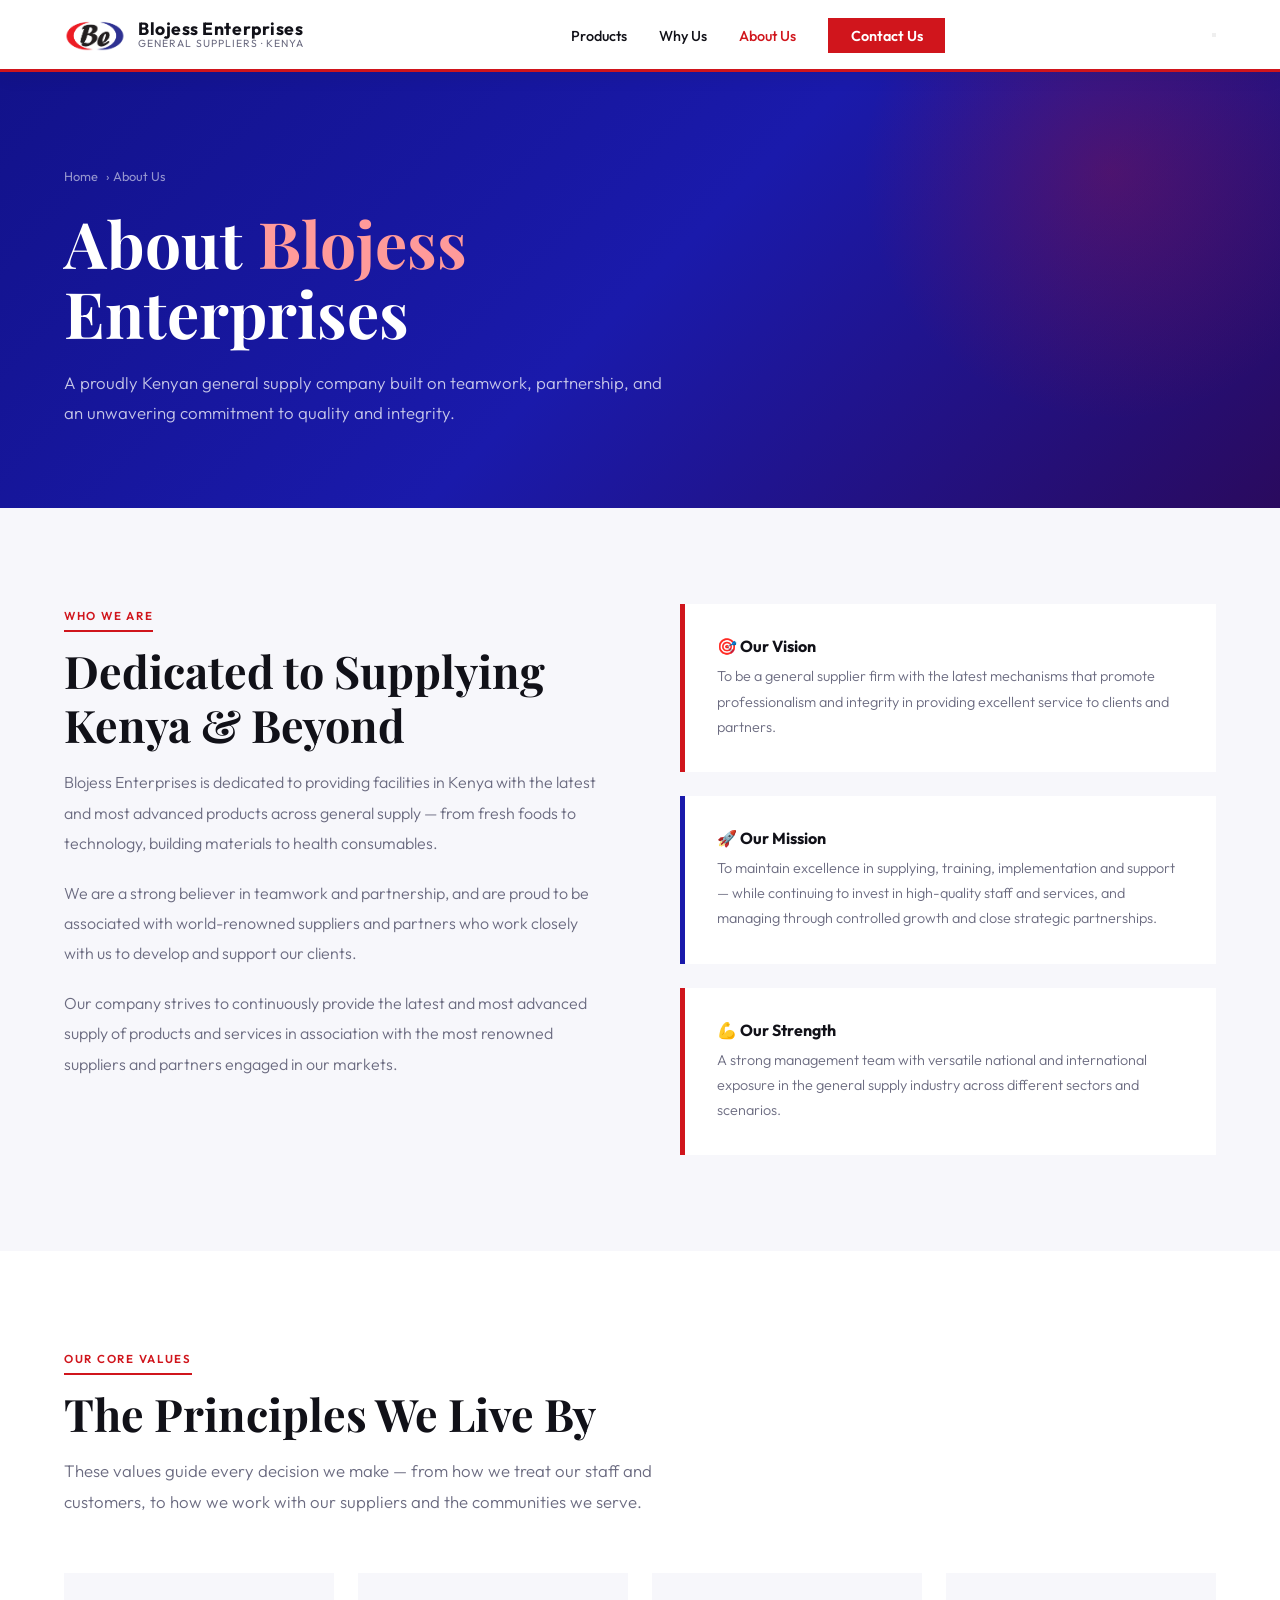
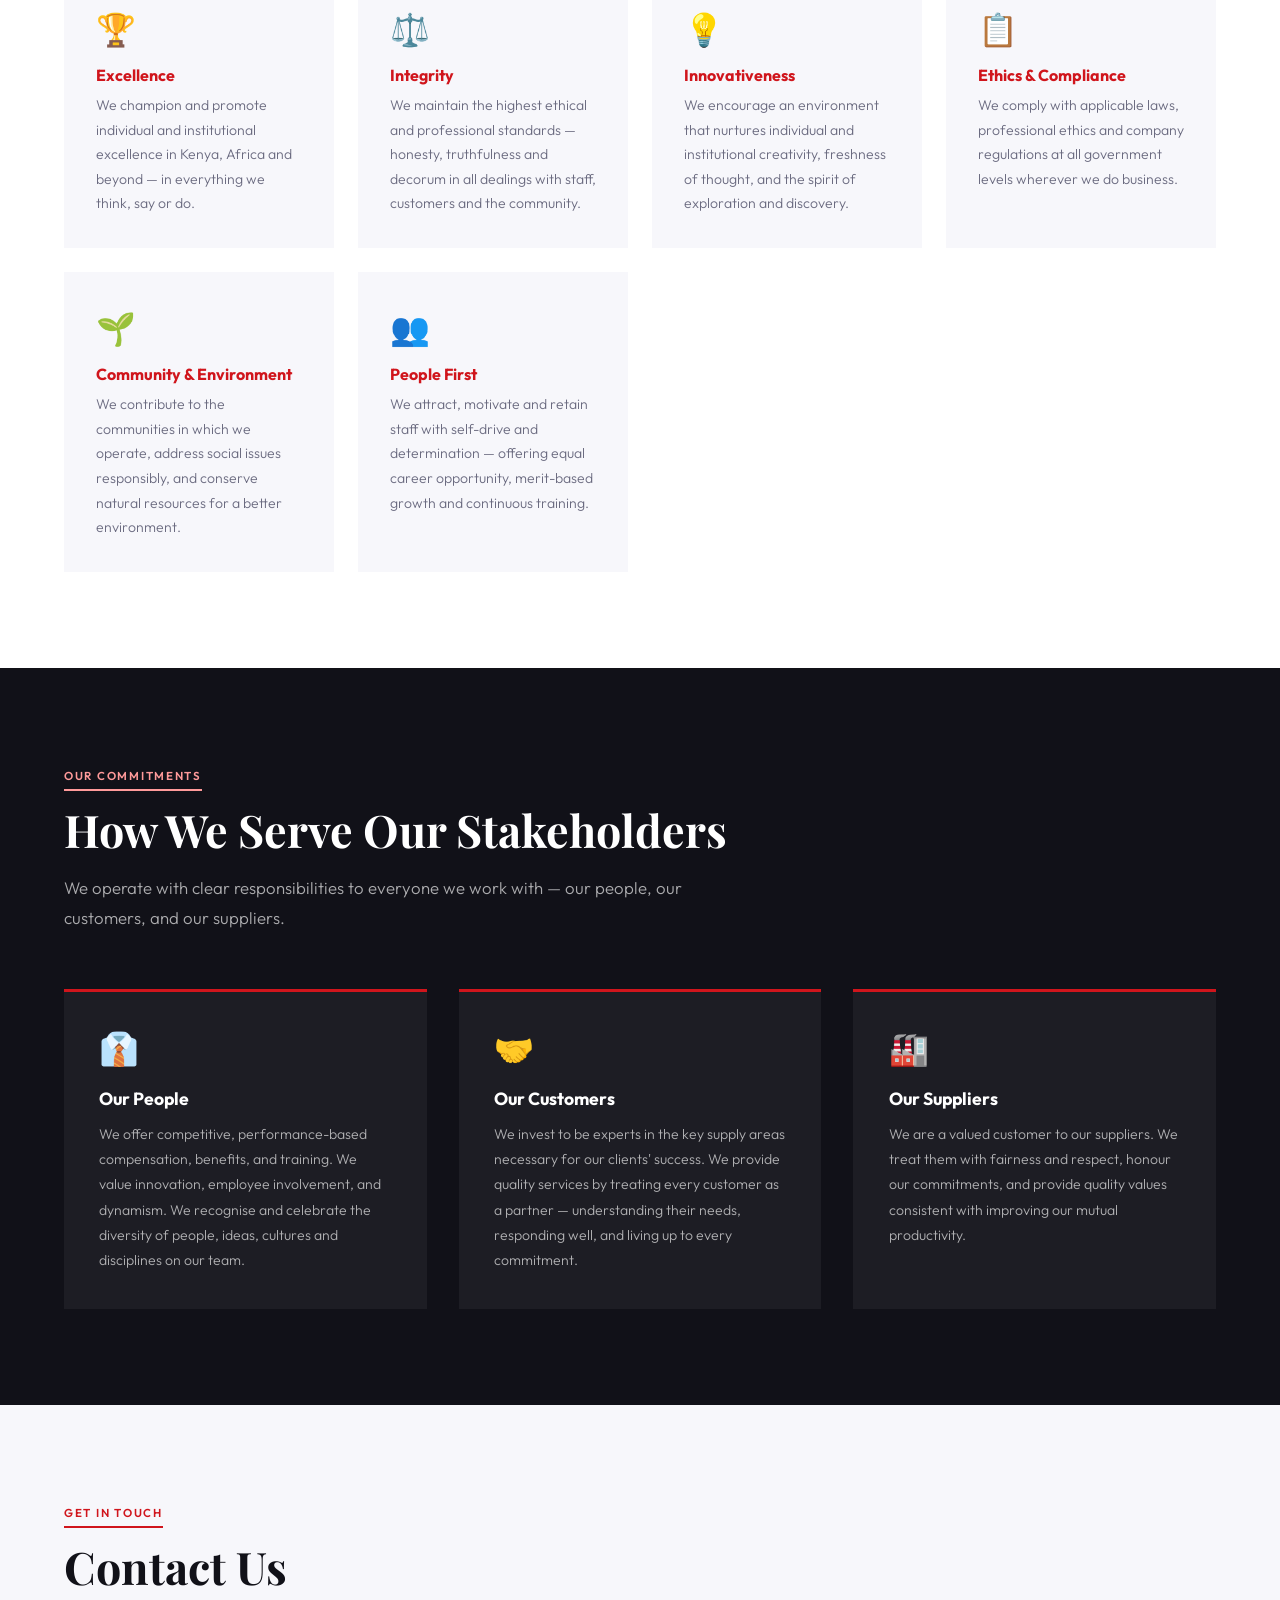
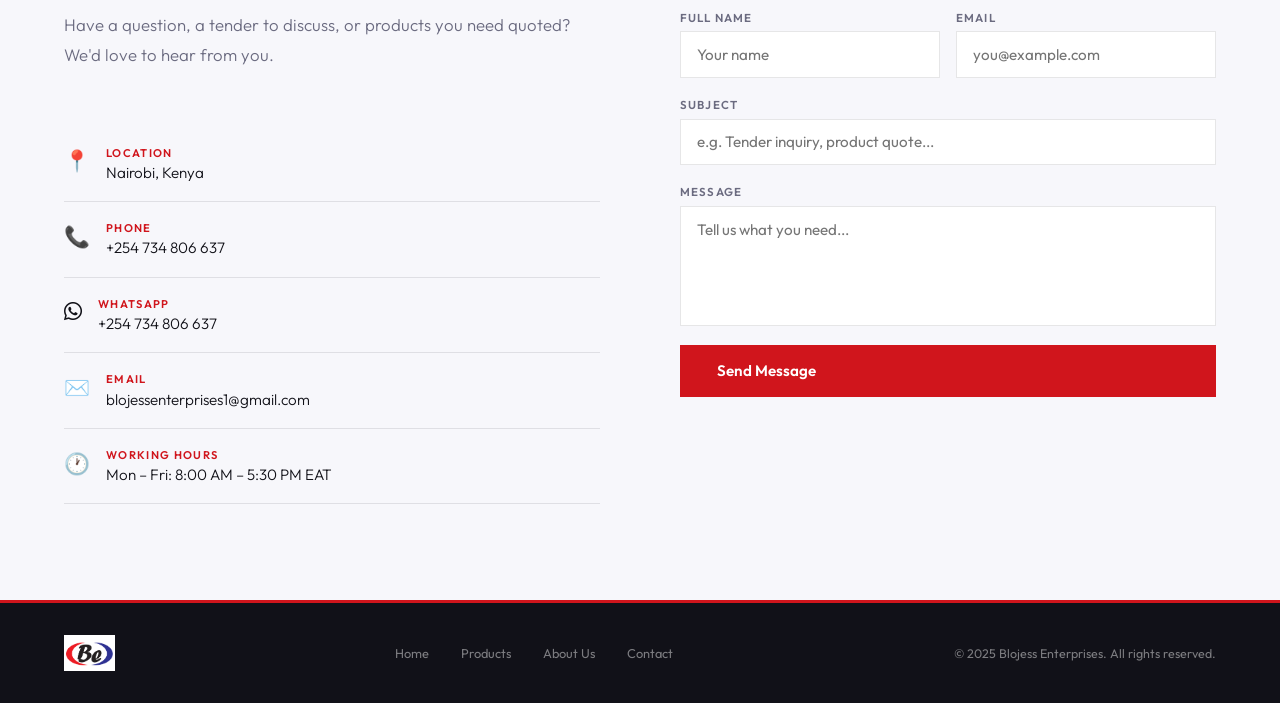
==== commit da1888b1: "final images and hamburger menu" ====
--- a/about.html
+++ b/about.html
@@ -35,6 +35,11 @@
     <li><a href="about.html" class="active">About Us</a></li>
     <li><a href="#contact" class="nav-cta">Contact Us</a></li>
   </ul>
+  <button class="hamburger" id="hamburger" aria-label="Toggle menu">
+  <span></span>
+  <span></span>
+  <span></span>
+</button>
 </nav>
 
 <!-- PAGE HERO -->
@@ -224,5 +229,22 @@
     loader.addEventListener('transitionend', () => loader.remove());
   });
 </script>
+<script>
+  const hamburger = document.getElementById('hamburger');
+  const navLinks = document.querySelector('.nav-links');
+
+  hamburger.addEventListener('click', function () {
+    hamburger.classList.toggle('open');
+    navLinks.classList.toggle('open');
+  });
+
+  // Close menu when a nav link is clicked
+  navLinks.querySelectorAll('a').forEach(function (link) {
+    link.addEventListener('click', function () {
+      hamburger.classList.remove('open');
+      navLinks.classList.remove('open');
+    });
+  });
+</script>
 </body>
 </html>
--- a/style.css
+++ b/style.css
@@ -461,6 +461,47 @@
    ============================================================ */
 @media (max-width: 768px) {
   nav { padding: 0 1.2rem; }
+  .hamburger {
+  display: flex;
+  flex-direction: column;
+  justify-content: space-between;
+  width: 24px; height: 18px;
+  cursor: pointer; z-index: 101;
+}
+.hamburger span {
+  display: block; height: 2px;
+  background: var(--ink);
+  transition: transform 0.3s, opacity 0.3s;
+}
+.hamburger.open span:nth-child(1) { transform: translateY(8px) rotate(45deg); }
+.hamburger.open span:nth-child(2) { opacity: 0; }
+.hamburger.open span:nth-child(3) { transform: translateY(-8px) rotate(-45deg); }
+
+.nav-links {
+  display: flex;
+  flex-direction: column;
+  position: fixed;
+  top: 72px; left: 0; right: 0;
+  background: var(--white);
+  padding: 1.5rem 1.2rem 2rem;
+  border-bottom: 3px solid var(--red);
+  box-shadow: 0 8px 24px rgba(0,0,0,0.1);
+  transform: translateY(-110%);
+  transition: transform 0.35s ease;
+  gap: 0 !important;
+}
+.nav-links.open { transform: translateY(0); }
+.nav-links li { border-bottom: 1px solid var(--border); }
+.nav-links a {
+  display: block;
+  padding: 0.9rem 0;
+  font-size: 1rem !important;
+}
+.nav-links .nav-cta {
+  margin-top: 1rem;
+  text-align: center;
+  padding: 0.9rem !important;
+}
   .nav-links { display: none; }
   section { padding: 4rem 1.2rem; }
 
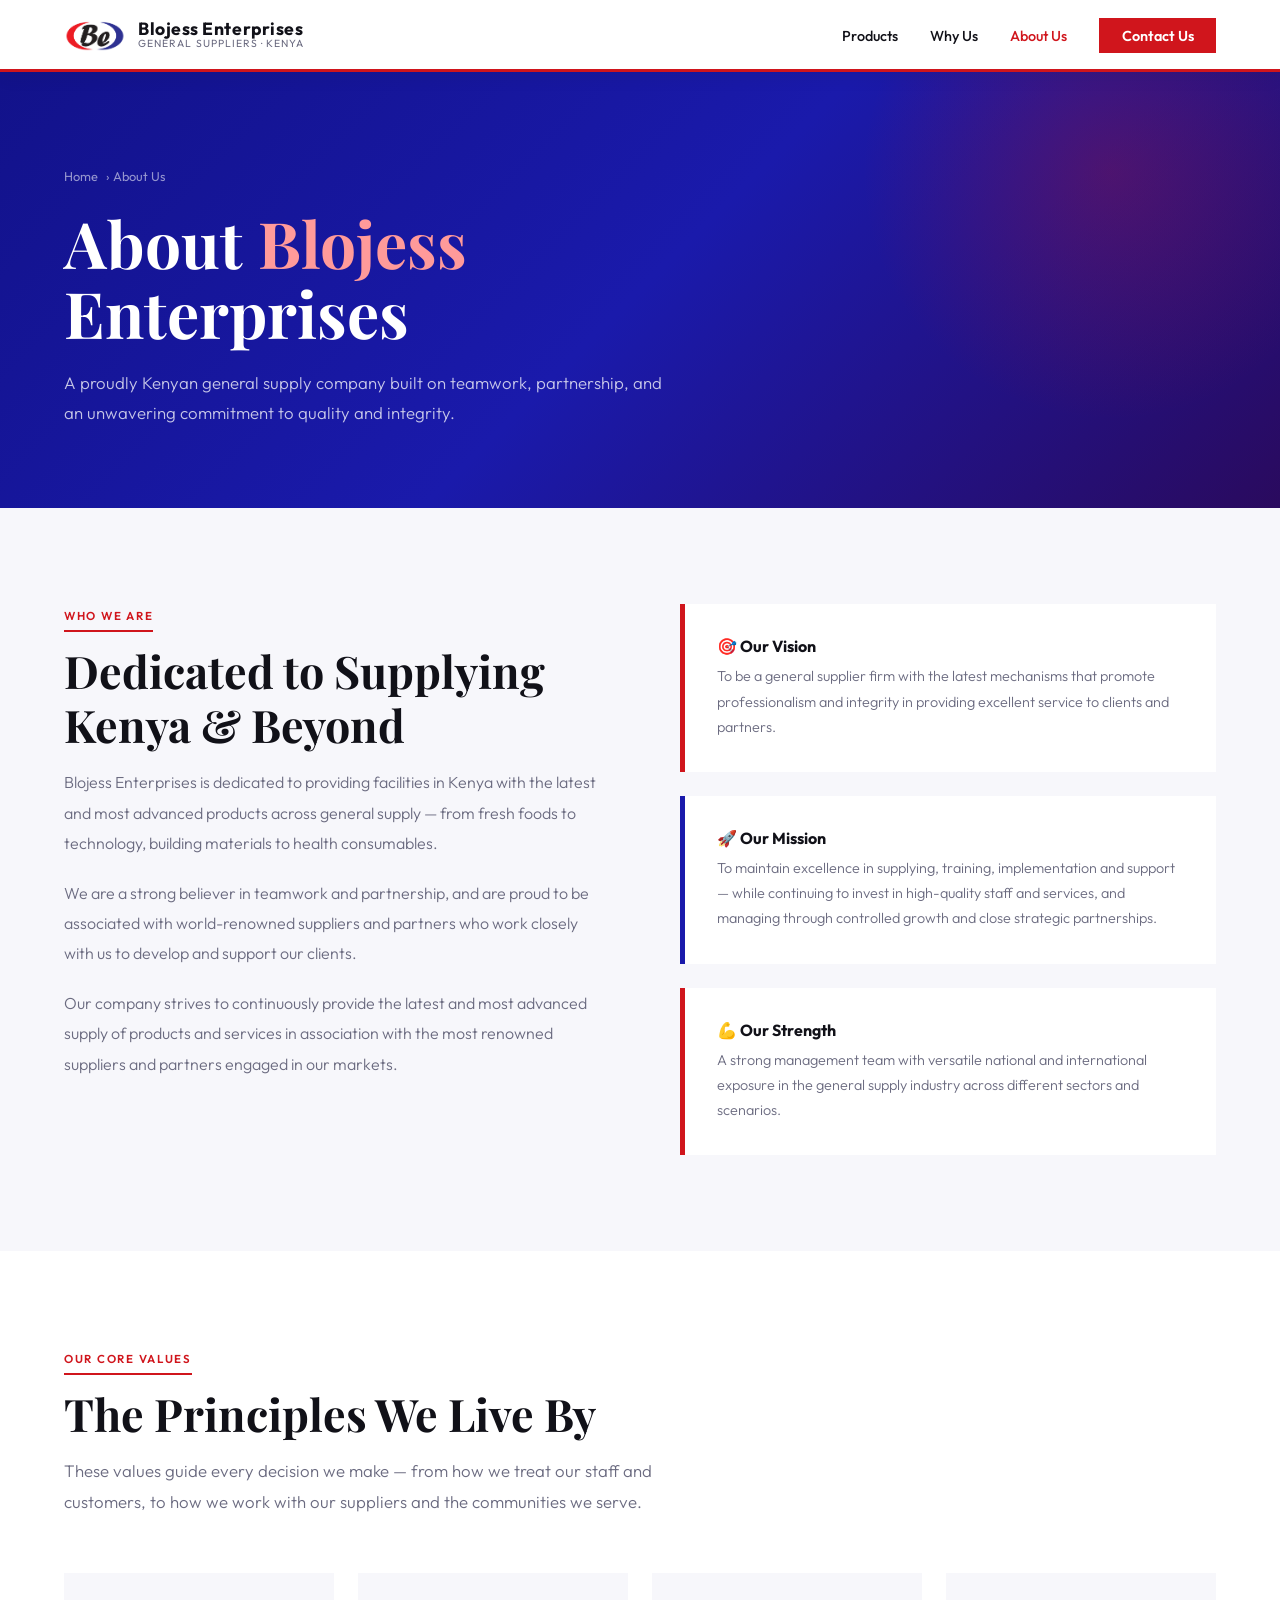
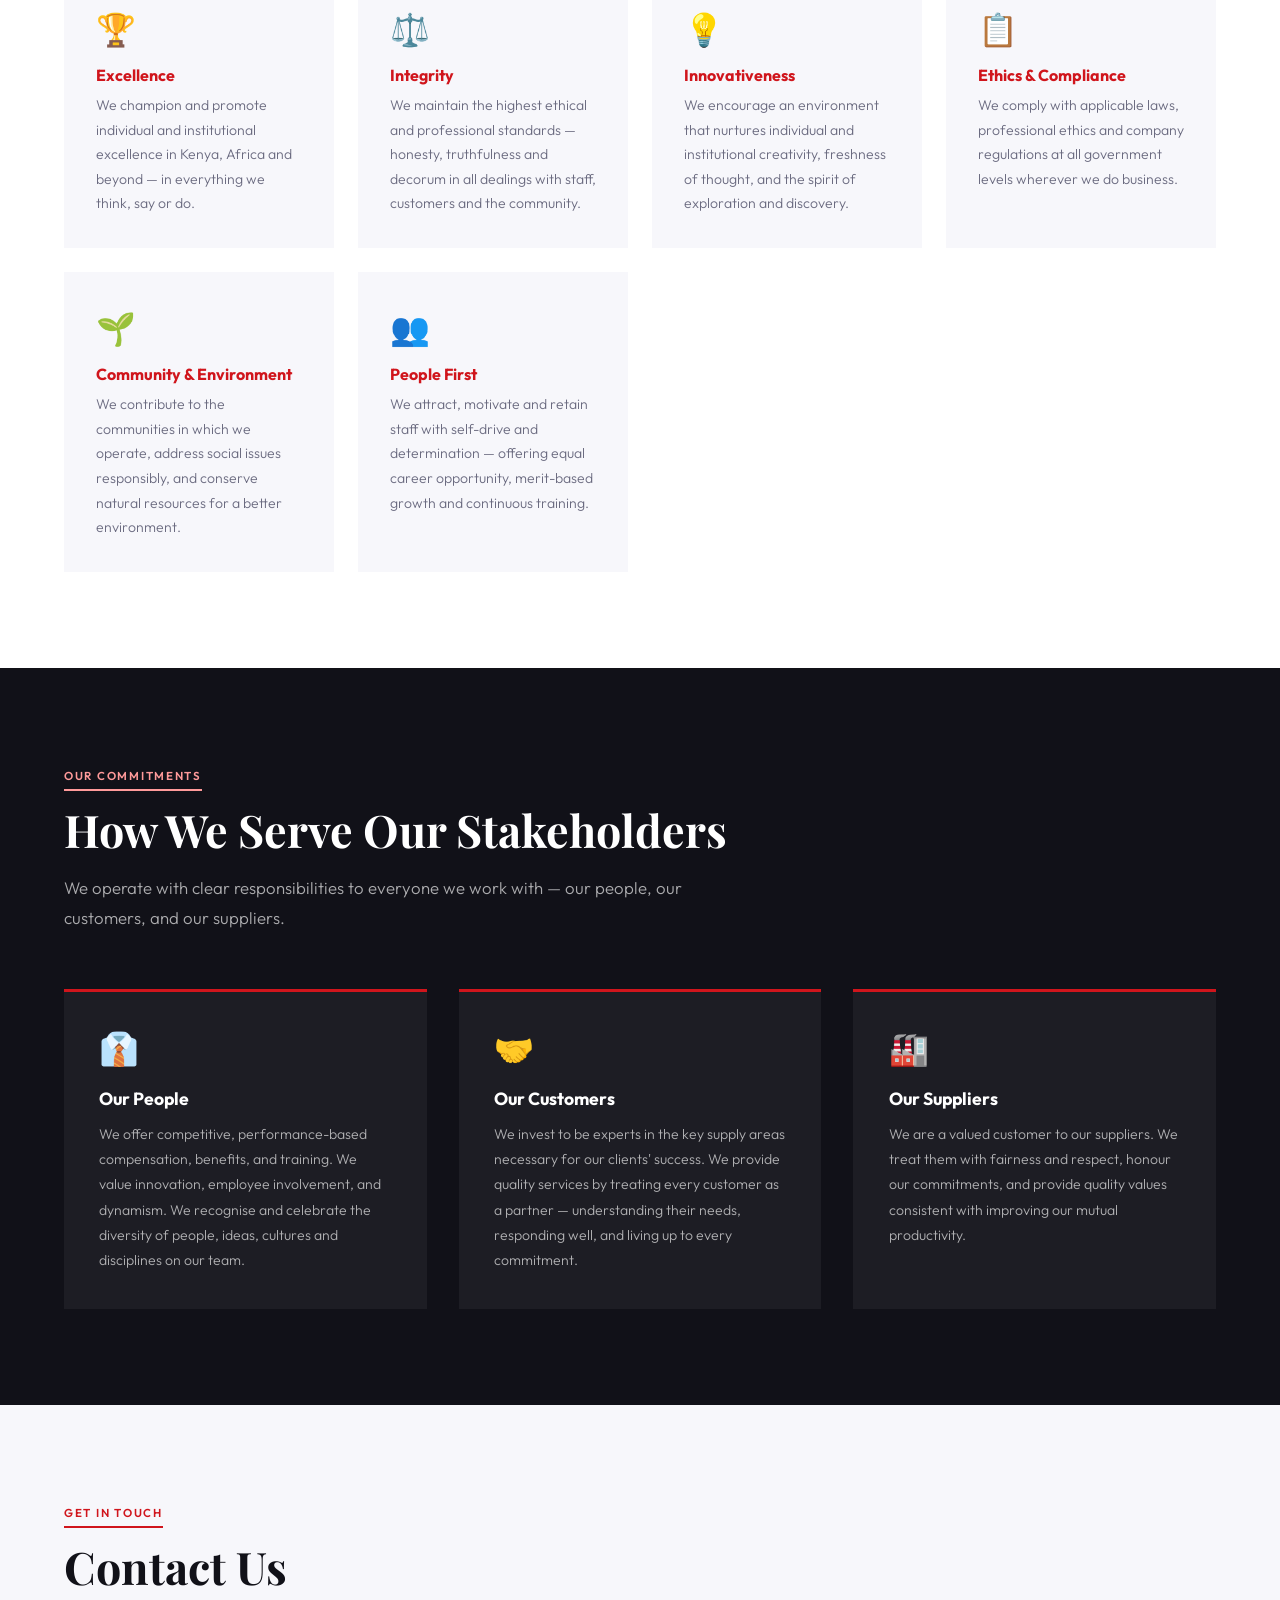
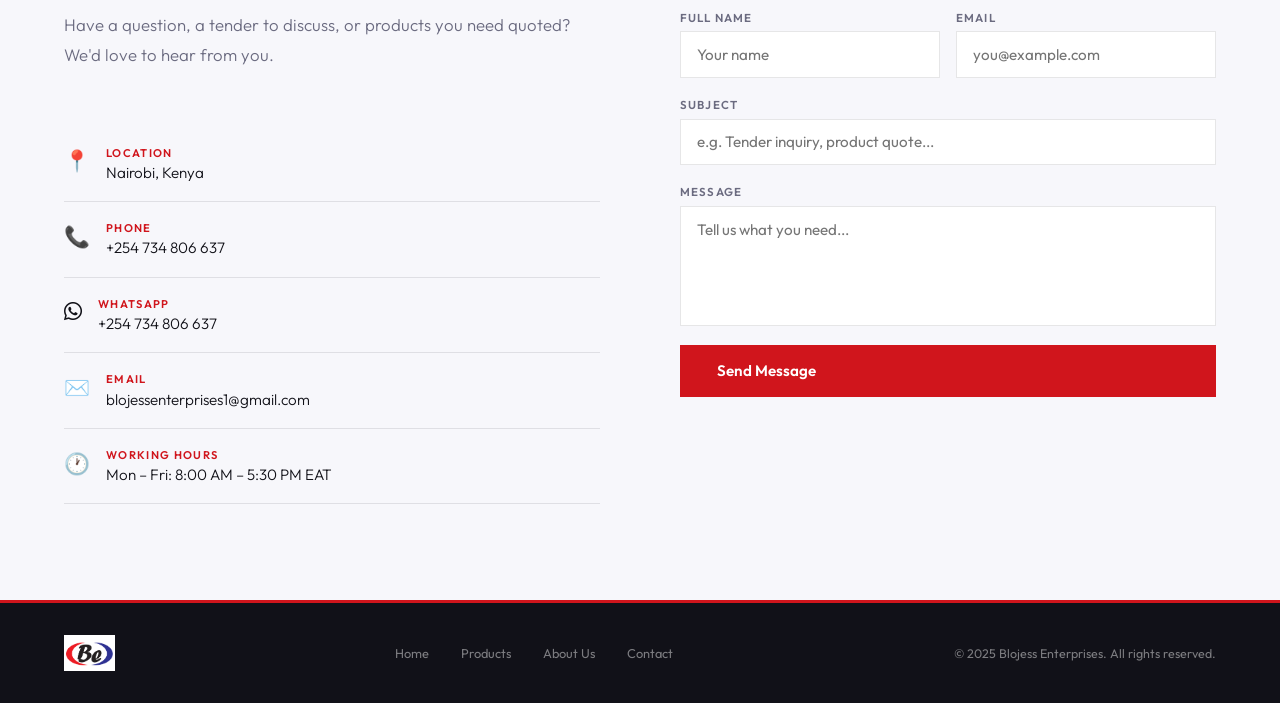
==== commit af67f20b: "loader image fixes" ====
--- a/about.html
+++ b/about.html
@@ -14,7 +14,7 @@
   <!-- LOADER -->
 <div id="loader">
   <div class="loader-inner">
-    <img src="blojess-logo.png" alt="Blojess Enterprises">
+    <img src="images/blojess-logo.png" alt="Blojess Enterprises">
     <div class="loader-bar"><div class="loader-fill"></div></div>
     <p class="loader-text">Loading...</p>
   </div>
--- a/style.css
+++ b/style.css
@@ -455,7 +455,7 @@
   color: var(--ink);
 }
 
-
+.hamburger { display: none; }
 /* ============================================================
    RESPONSIVE
    ============================================================ */
@@ -467,6 +467,7 @@
   justify-content: space-between;
   width: 24px; height: 18px;
   cursor: pointer; z-index: 101;
+  background: none; border: none; padding: 0;
 }
 .hamburger span {
   display: block; height: 2px;
@@ -478,7 +479,7 @@
 .hamburger.open span:nth-child(3) { transform: translateY(-8px) rotate(-45deg); }
 
 .nav-links {
-  display: flex;
+  display: flex !important;
   flex-direction: column;
   position: fixed;
   top: 72px; left: 0; right: 0;
@@ -487,10 +488,12 @@
   border-bottom: 3px solid var(--red);
   box-shadow: 0 8px 24px rgba(0,0,0,0.1);
   transform: translateY(-110%);
-  transition: transform 0.35s ease;
+  transition: transform 0.35s ease, visibility 0.35s ease;
+  visibility: hidden;
   gap: 0 !important;
-}
-.nav-links.open { transform: translateY(0); }
+  z-index: 99;
+}
+.nav-links.open { transform: translateY(0); visibility: visible; }
 .nav-links li { border-bottom: 1px solid var(--border); }
 .nav-links a {
   display: block;
@@ -502,8 +505,6 @@
   text-align: center;
   padding: 0.9rem !important;
 }
-  .nav-links { display: none; }
-  section { padding: 4rem 1.2rem; }
 
   /* Home hero */
   #hero { padding: 3rem 1.2rem; }
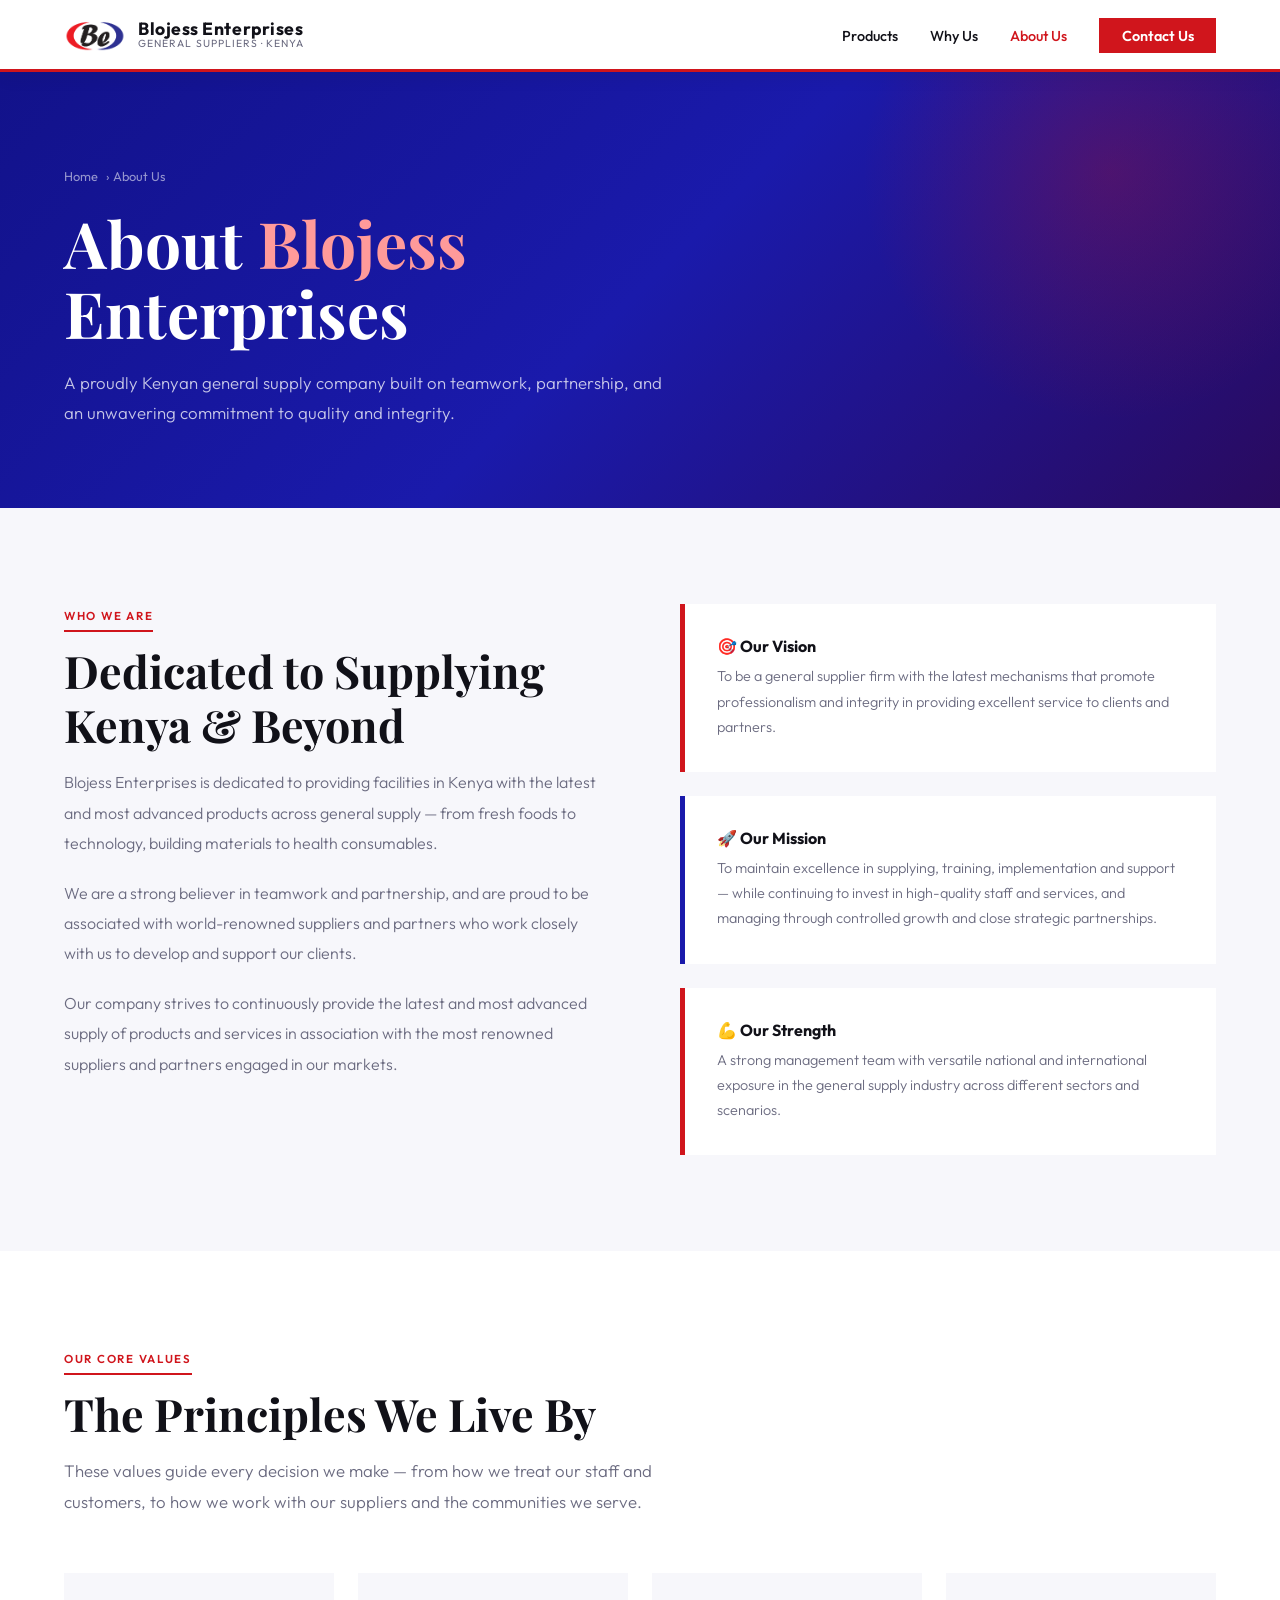
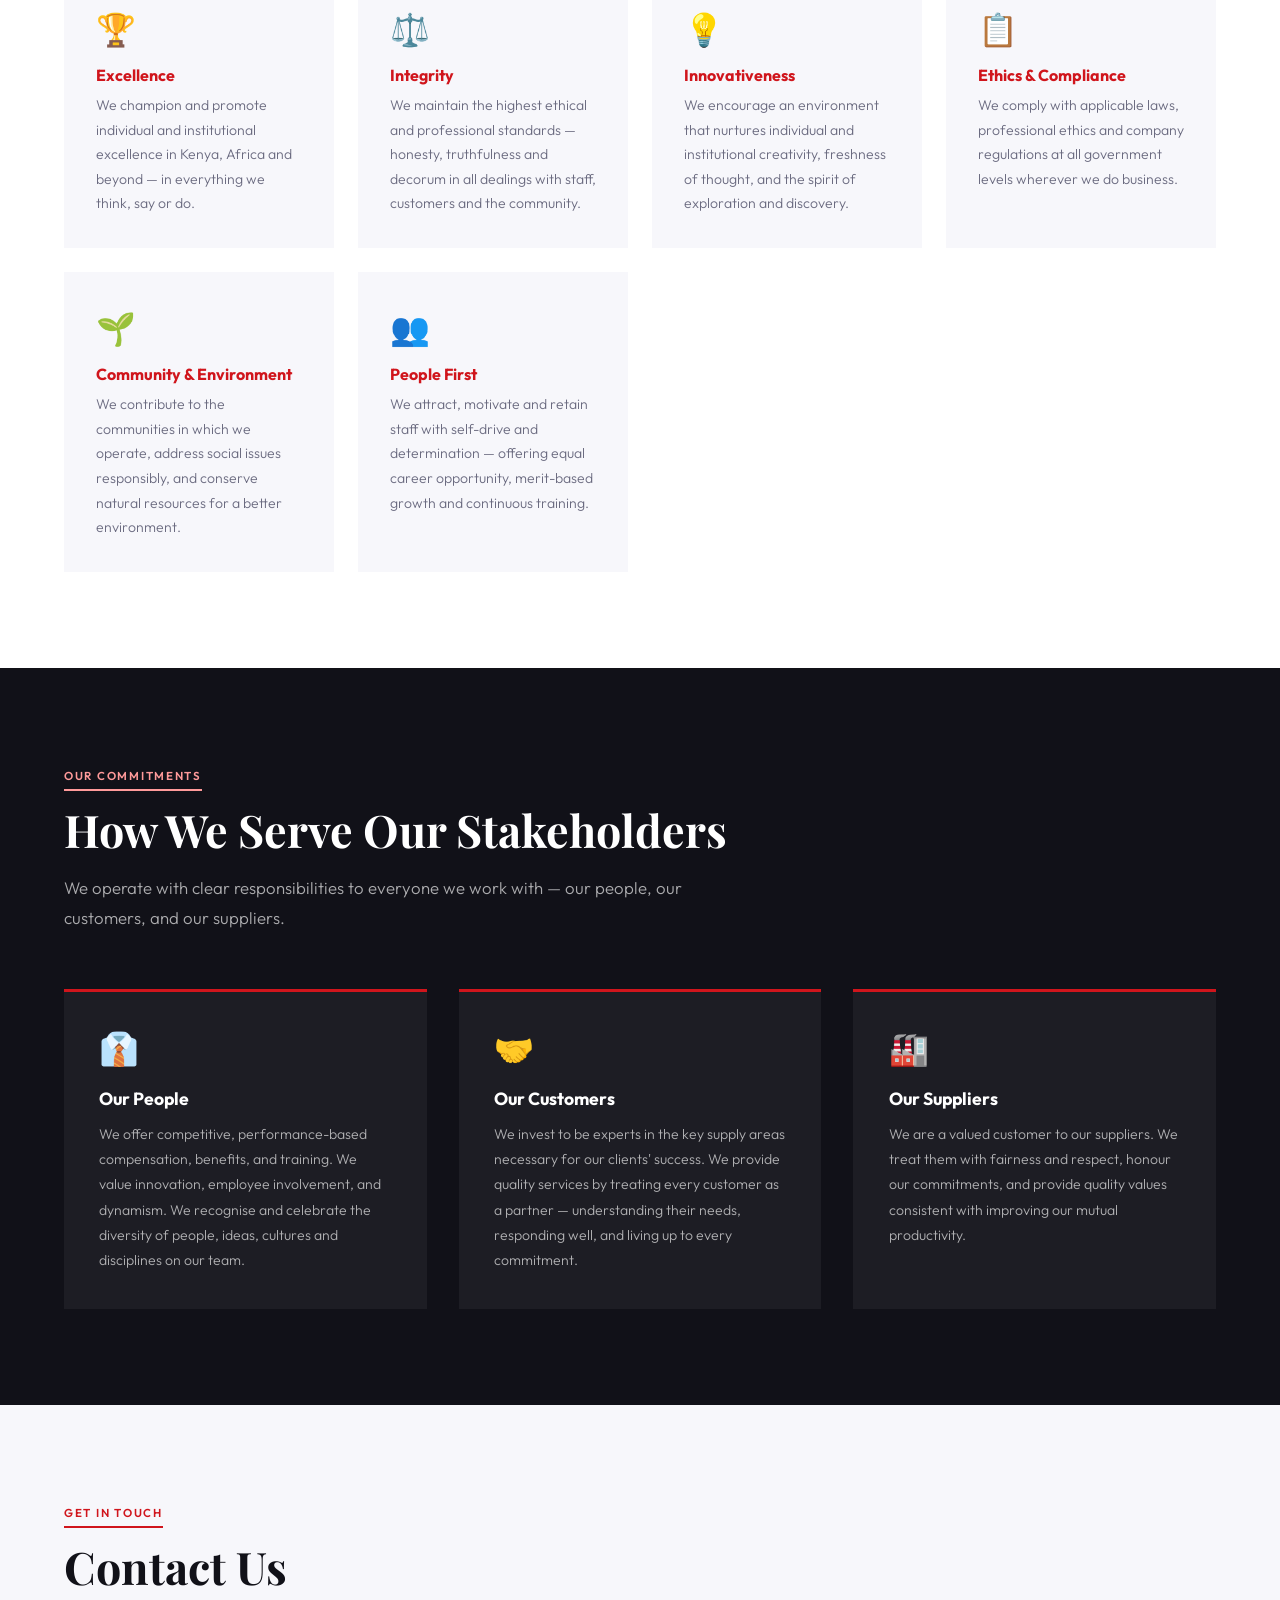
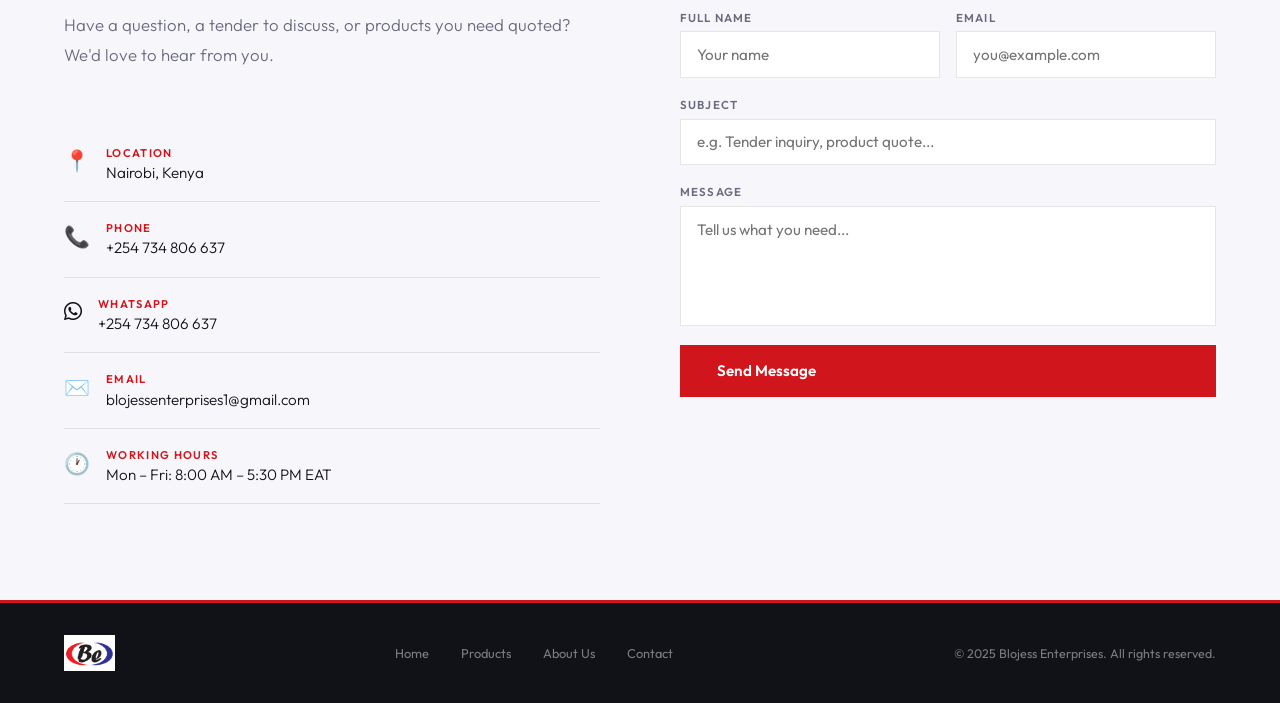
==== commit 3d820e3e: "favicon addition" ====
--- a/about.html
+++ b/about.html
@@ -4,6 +4,9 @@
 <meta charset="UTF-8">
 <meta name="viewport" content="width=device-width, initial-scale=1.0">
 <title>About Us — Blojess Enterprises</title>
+<link rel="icon" type="image/png" href="images/blojess-logo.png">
+<link rel="apple-touch-icon" href="images/blojess-logo.png">
+<link rel="shortcut icon" href="images/blojess-logo.png">
 <link rel="preconnect" href="https://fonts.googleapis.com">
 <link href="https://fonts.googleapis.com/css2?family=Outfit:wght@300;400;500;600;700&family=Playfair+Display:ital,wght@0,700;1,400&display=swap" rel="stylesheet">
 <link rel="stylesheet" href="style.css">
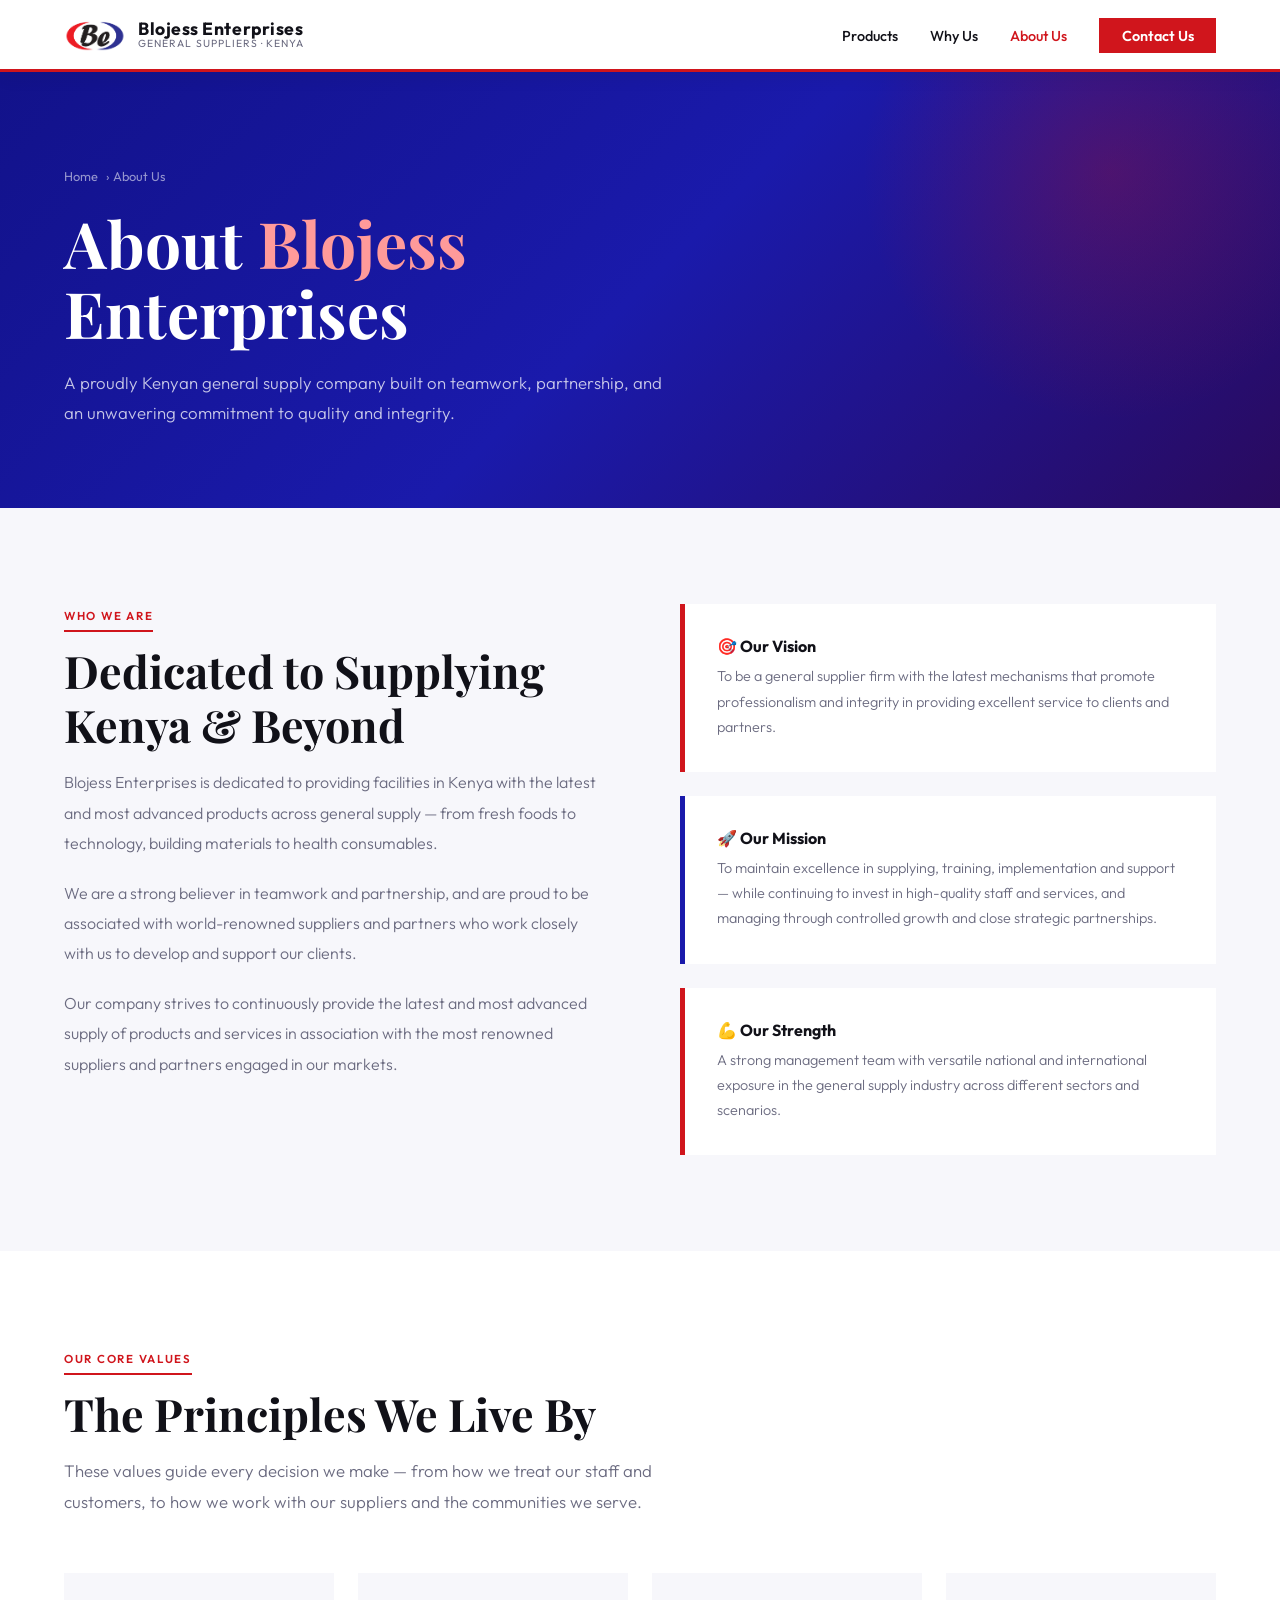
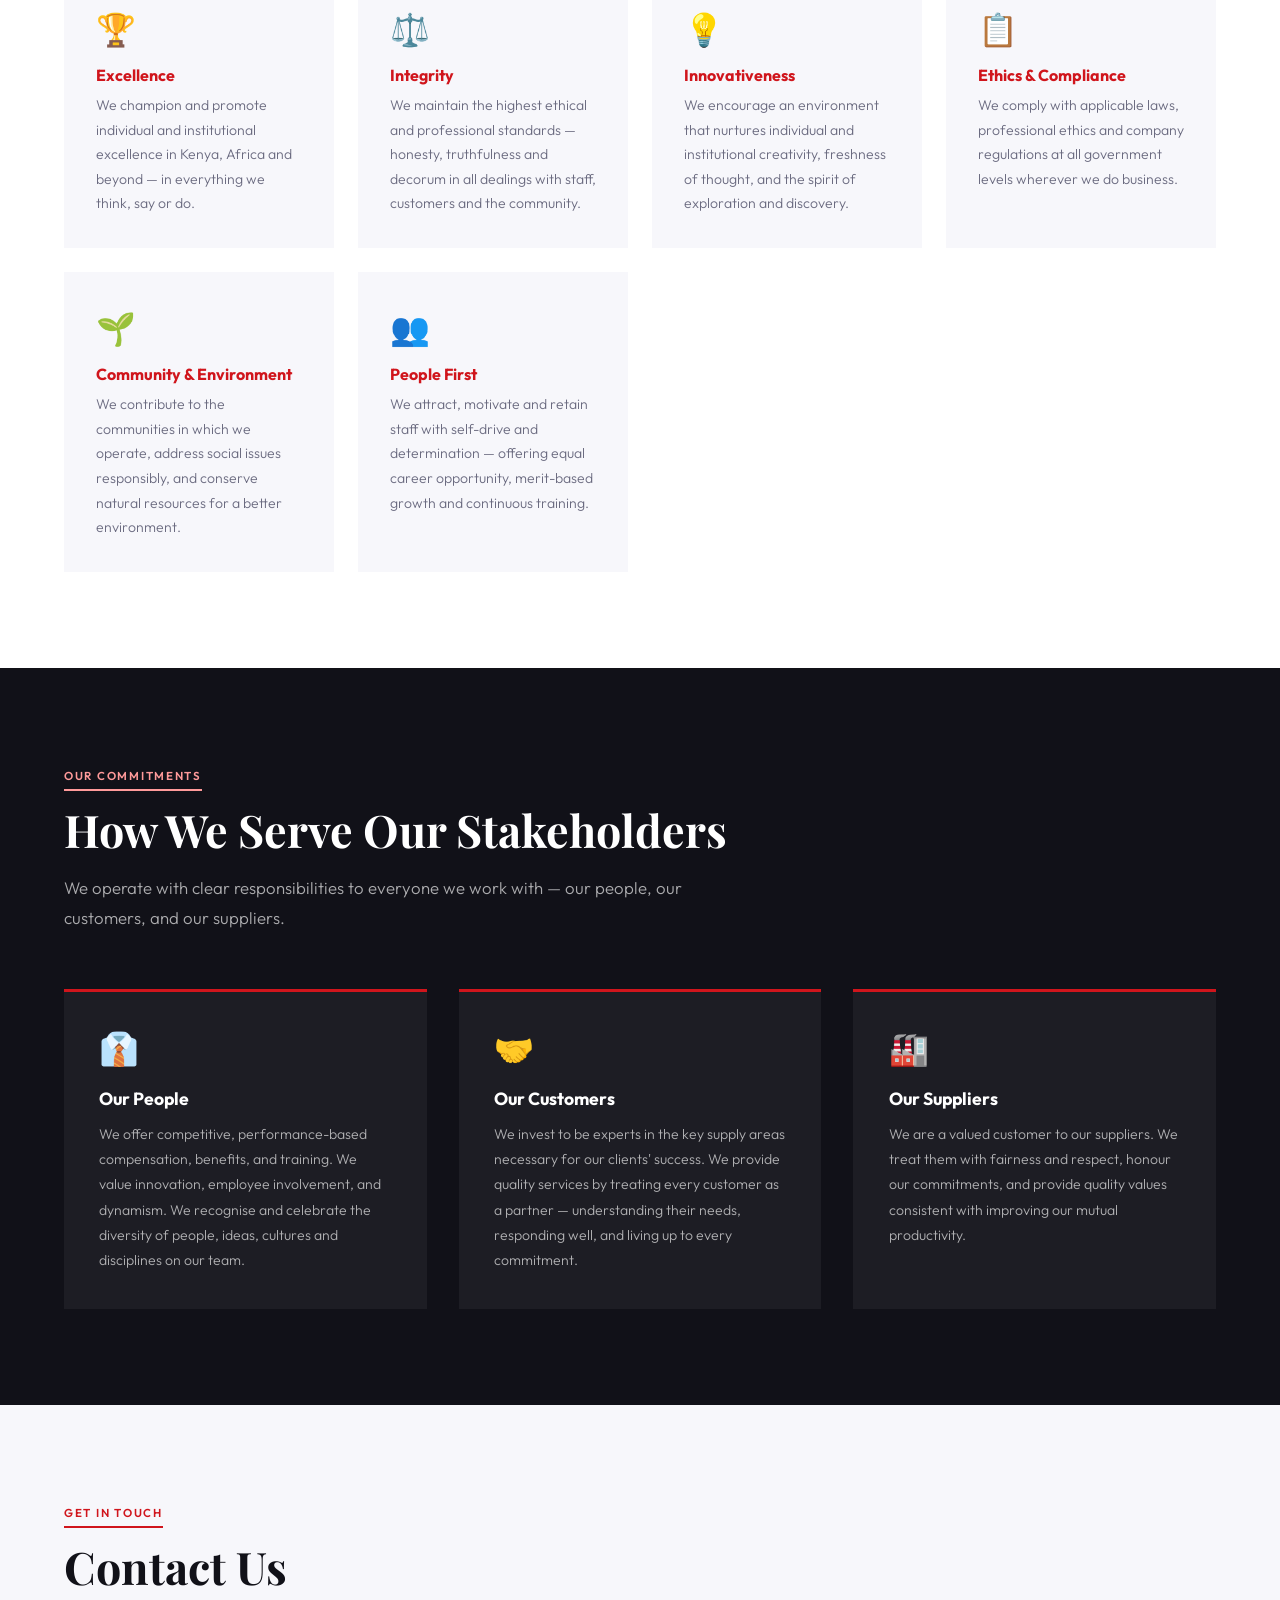
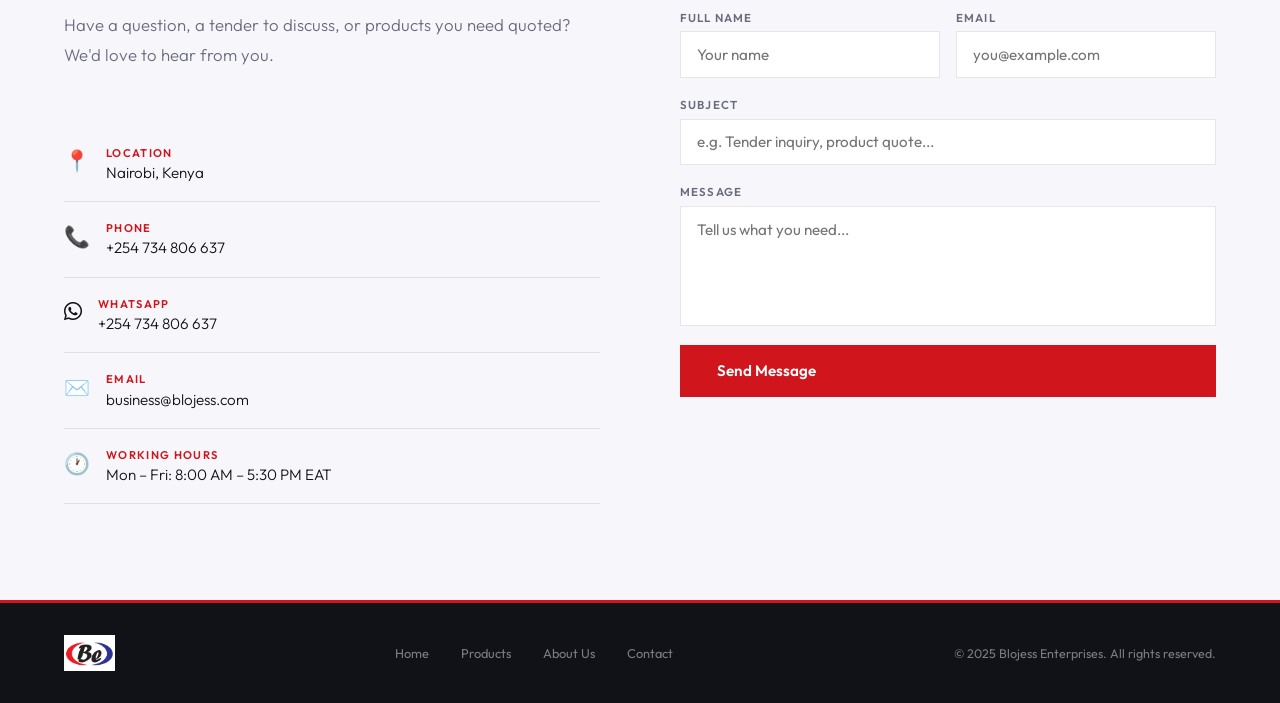
==== commit 0deb9096: "Updated business email" ====
--- a/about.html
+++ b/about.html
@@ -178,7 +178,7 @@
         <span class="contact-icon">✉️</span>
         <div>
           <div class="contact-key">Email</div>
-          <div class="contact-val"><a href="mailto:blojessenterprises1@gmail.com" style="color:inherit;text-decoration:none;">blojessenterprises1@gmail.com</a></div>
+          <div class="contact-val"><a href="mailto:business@blojess.com" style="color:inherit;text-decoration:none;">business@blojess.com</a></div>
         </div>
       </div>
       <div class="contact-item">
@@ -208,7 +208,7 @@
         <label class="form-label">Message</label>
         <textarea class="form-textarea" placeholder="Tell us what you need..."></textarea>
       </div>
-      <a href="mailto:blojessenterprises1@gmail.com" class="btn-red" >Send Message</a>
+      <a href="mailto:business@blojess.com" class="btn-red" >Send Message</a>
     </form>
   </div>
 </section>
--- a/style.css
+++ b/style.css
@@ -112,6 +112,9 @@
   font-size: 1.05rem; font-weight: 300; line-height: 1.8; color: var(--grey);
   max-width: 60ch; margin-bottom: 3.5rem;
 }
+
+.badge-import { background: rgba(26,26,171,0.1); color: var(--blue); font-size: 0.65rem; font-weight: 700; letter-spacing: 0.08em; text-transform: uppercase; padding: 0.25rem 0.65rem; white-space: nowrap; }
+.badge-export { background: rgba(22,163,74,0.1); color: #16a34a; font-size: 0.65rem; font-weight: 700; letter-spacing: 0.08em; text-transform: uppercase; padding: 0.25rem 0.65rem; white-space: nowrap; }
 
 /* ── BUTTONS ── */
 .btn-red {
